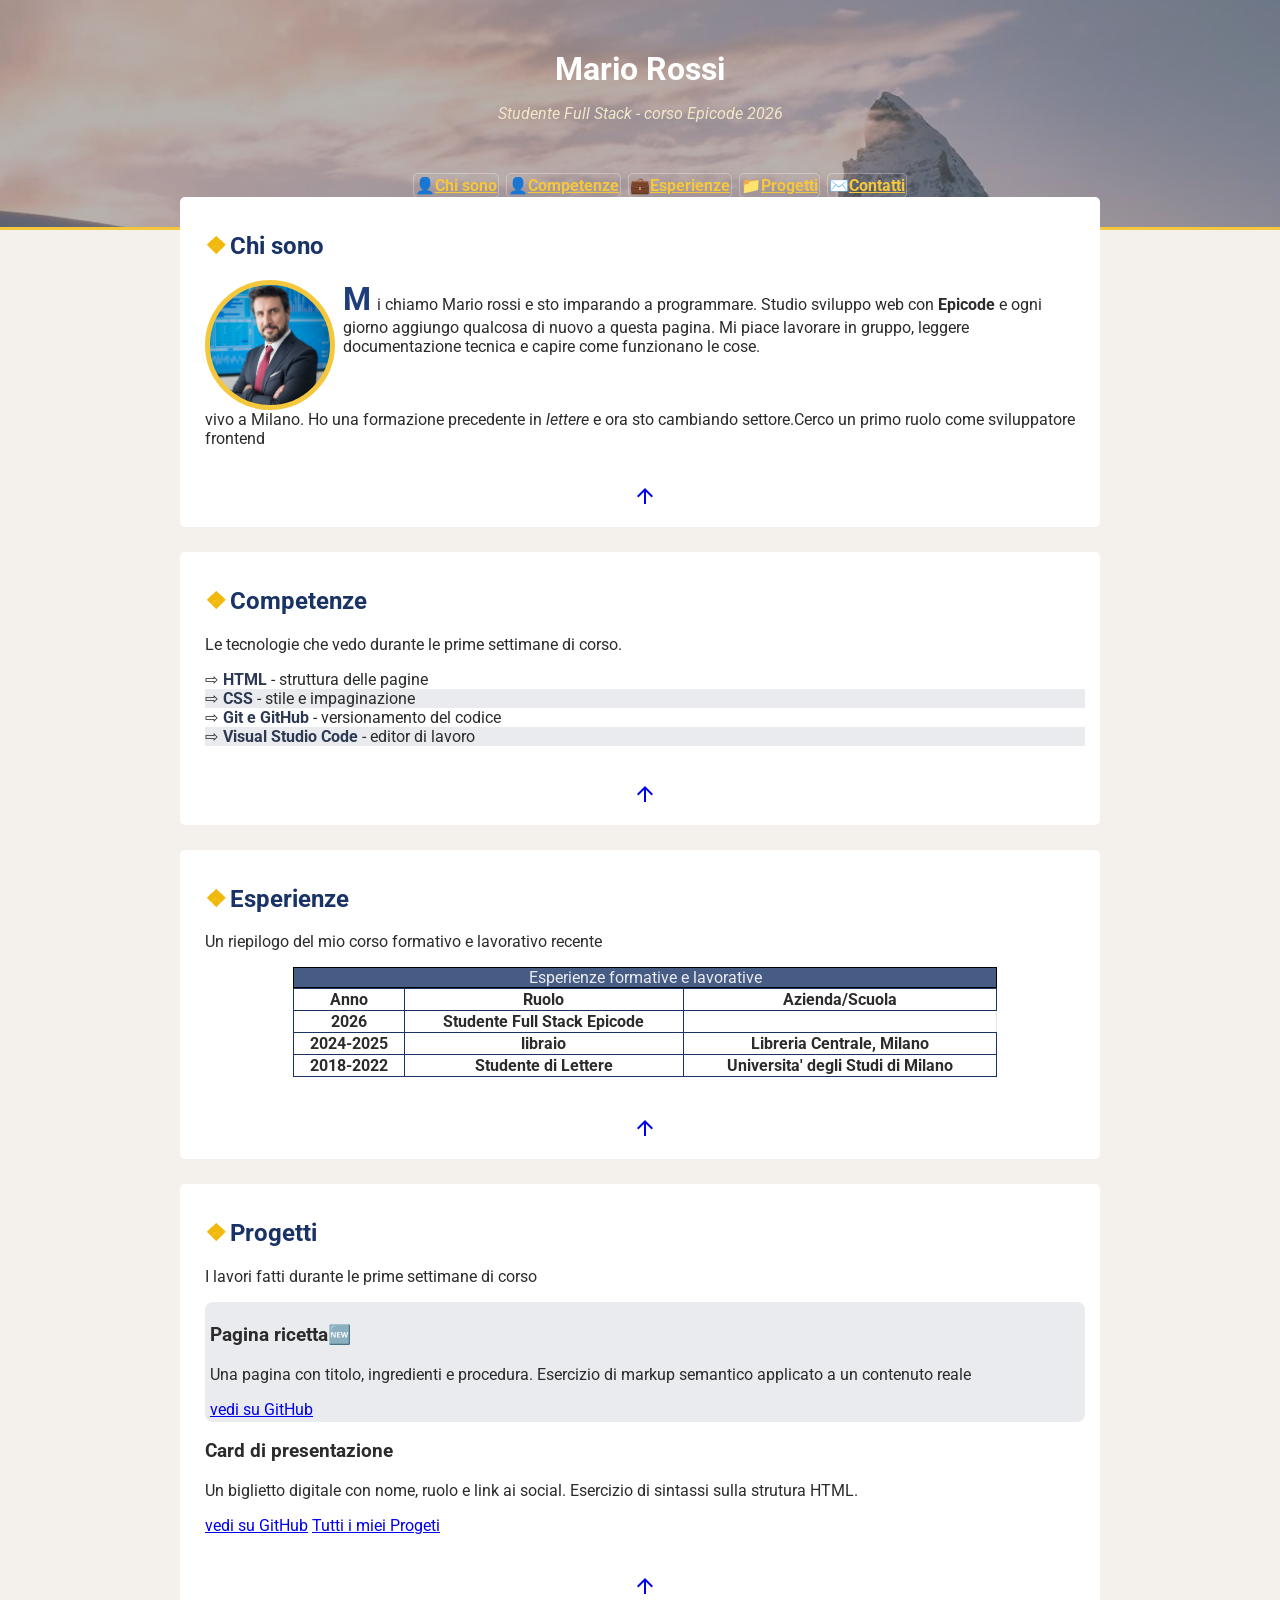
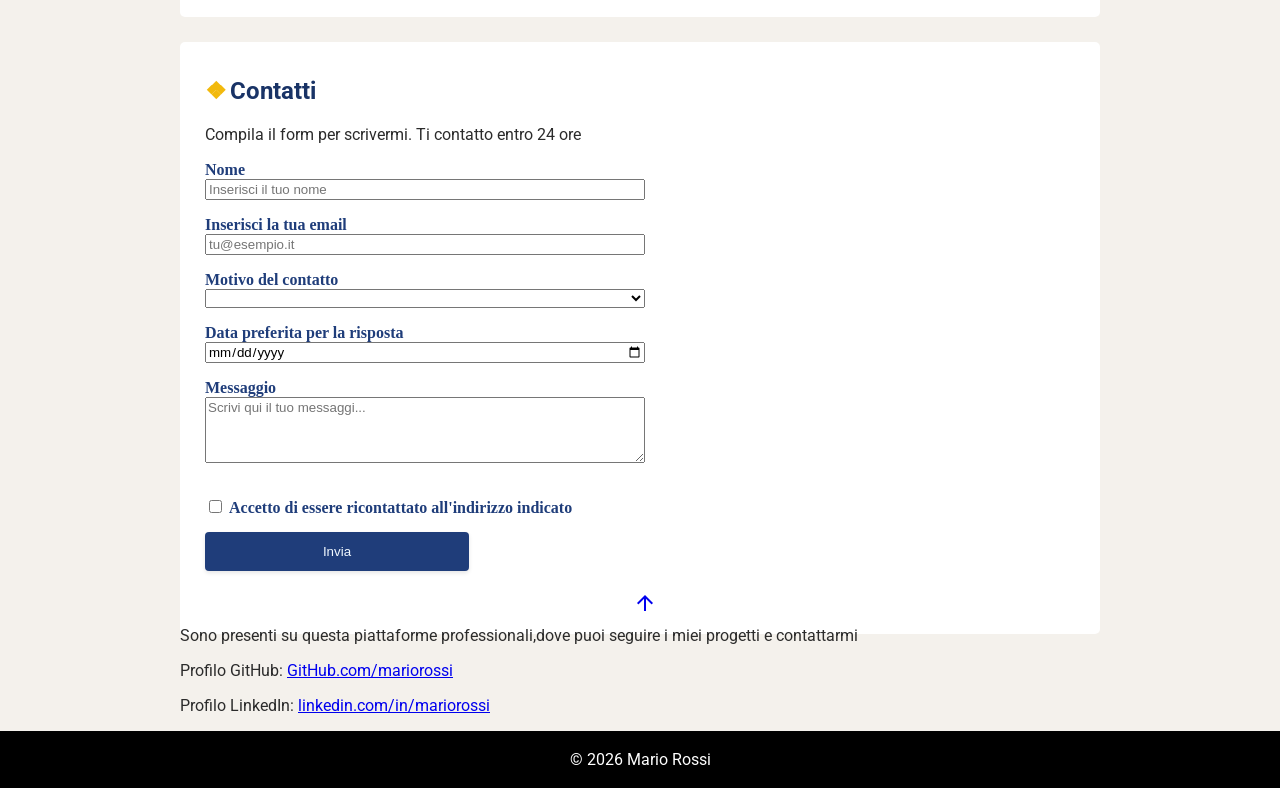
==== index.htm @ ea89e709 "Prime modifiche" ====
<!DOCTYPE html>
<html lang="it">

<head>
    <meta charset="UTF-8">
    <meta name="viewport" content="width=device-width, initial-scale=1.0">
    <title>Curriculum</title>
    
    <link rel="stylesheet"
        href="https://fonts.googleapis.com/css2?family=Material+Symbols+Outlined:opsz,wght,FILL,GRAD@24,400,0,0&icon_names=arrow_upward" />
    <link rel="stylesheet" type="text/css" href="assets/CSS/style.css">
</head>

<body>
    <header id="site-header">
        <div class="topBar">
           <div class="titoloHeader">
                <h1>Mario Rossi</h1>
                <p><i>Studente Full Stack - corso Epicode 2026</i></p>
            </div>
            <nav>
                <ul>
                    <li><a href="#chi-sono">Chi sono</a></li>
                    <li><a href="#competenze">Competenze</a></li>
                    <li><a href="#esperienze">Esperienze</a></li>
                    <li><a href="#progetti">Progetti</a></li>
                    <li><a href="#contatti">Contatti</a></li>
                </ul>
            </nav>
        </div>
    </header>



    <main>
        <!-- SEZIONE INFO PERSONALI -->
        <section id="chi-sono">
            <article>
                <h2 class="title">Chi sono</h2>
            

            <div class="containerChiSono">
                
                       
                    <div class="imgPersonale"></div>
                    <p>
                        Mi chiamo Mario rossi e sto imparando a programmare.
                        Studio sviluppo web con <b>Epicode</b> e ogni giorno aggiungo qualcosa di nuovo a questa
                        pagina.
                        Mi piace lavorare in gruppo, leggere documentazione tecnica e capire come funzionano le
                        cose.
                    </p>
                
                
                
                    <p class="noFloat">vivo a Milano. Ho una formazione precedente in <i>lettere</i> e ora sto cambiando
                        settore.Cerco un primo ruolo come sviluppatore frontend</p>
                
            </div>


            <div class="returnHome">
                <a href="index.html"><span class="material-symbols-outlined">arrow_upward</span></a>
            </div>
        </article>
        </section>





        <section id="competenze">
             <article>
            <div>
                <h2>Competenze</h2>

                <p>
                    Le tecnologie che vedo durante le prime settimane di corso.
                </p>

                <ul class="skillList">
                    <li class="skillList"><span class="titleCompetenze">HTML</span> - struttura delle pagine</li>
                    <li class="skillList"><span class="titleCompetenze">CSS</span> - stile e impaginazione</li>
                    <li class="skillList"><span class="titleCompetenze">Git e GitHub</span> - versionamento del codice</li>
                    <li class="skillList"><span class="titleCompetenze">Visual Studio Code</span> - editor di lavoro</li>
                </ul>
            </div>
            <div class="returnHome">
                <a href="index.html"><span class="material-symbols-outlined">arrow_upward</span></a>
            </div>
             </article>
        </section>


        <section id="esperienze">
            <article>
            <div>
                <h2>Esperienze</h2>
                <p>Un riepilogo del mio corso formativo e lavorativo recente</p>
            </div>
            
            <div class="table">
                <table>
                    <caption>Esperienze formative e lavorative</caption>
                    <thead>
                        <tr>
                            <th>Anno</th>
                            <th>Ruolo</th>
                            <th>Azienda/Scuola</th>
                        </tr>
                    </thead>
                    <tbody>
                        <!-- Righa1 -->
                        <tr>
                            <th>2026</th>
                            <th>Studente Full Stack Epicode</th>
                        </tr>
                        <!-- Righa2 -->
                        <tr>
                            <th>2024-2025</th>
                            <th>libraio</th>
                            <th>Libreria Centrale, Milano</th>
                        </tr>
                        <!-- Righa3 -->
                        <tr>
                            <th>2018-2022</th>
                            <th>Studente di Lettere</th>
                            <th>Universita' degli Studi di Milano</th>
                        </tr>
                    </tbody>
                </table>
            </div>
            <br>
            <div class="returnHome">
                <a href="index.html"><span class="material-symbols-outlined">arrow_upward</span></a>

            </div>
            </articlea>
        </section>

        <section id="progetti"> 
            <article>
            <div>
                <div>
                    <h2>Progetti</h2>
                    <p>
                        I lavori fatti durante le prime settimane di corso
                    </p>
                </div>

                <div class="progect">
                    <h3>Pagina ricetta</h3>
                    <p>
                        Una pagina con titolo, ingredienti e procedura. Esercizio di markup semantico applicato a un
                        contenuto reale
                    </p>
                    <!-- IL TARGET="_BLANK" PER APRIRE IL LINK IN UNA NUOVA PAGINA QUANDO INSERIREMO I LINK -->
                    <a class="gitHubLink" target="_blank" href="javascript:void(0)">vedi su GitHub</a>
                </div>
                <div>
                    <h3>Card di presentazione</h3>
                    <p>
                        Un biglietto digitale con nome, ruolo e link ai social. Esercizio di sintassi sulla strutura
                        HTML.
                    </p>
                    
                    
                    <div>
                        <a class="gitHubLink" target="_blank" href="javascript:void(0)">vedi su GitHub</a>
                        
                            <a class="progectHome" href="progect.html">Tutti i miei Progeti</a>
                        
                    </div>
                </div>
                        
                <br>
                <div class="returnHome">
                    <a href="index.html"><span class="material-symbols-outlined">arrow_upward</span></a>
                </div>

            </div>
            </article>
        </section>


        <!-- SEZIONE RICHIESTA CONTATTO -->
        <section id="contatti">
            <article>
            <div>
                <h2>Contatti</h2>
            </div>

            <form action="prova.html" method="get">
                
                    <p>Compila il form per scrivermi. Ti contatto entro 24 ore</p>
                    <div>
                        <label for="nameUser">Nome</label>
                        <input class="input" name="nameUser" type="text" id="nameUser"
                            placeholder="Inserisci il tuo nome" required>
                    </div>
                    

                    <div>
                        <label for="emailUser">Inserisci la tua email</label>
                        <input class="input" name="emailUser" type="email" id="emailUser" placeholder="tu@esempio.it"
                            required>
                    </div>
                    

                    <div>
                        <label for="SceltaMultipla">Motivo del contatto</label>
                        <select class="input" name="SceltaMultipla" id="SceltaMultipla">
                            <option value="" selected></option>
                            <option value="proposta">Proposta di lavoro</option>
                            <option value="reclamo">Reclami</option>
                            <option value="info">informazioni</option>
                        </select>
                    </div>
                    

                    <div>
                        <label for="dataRisposta">Data preferita per la risposta</label>
                        <input class="input" name="datarisposta" id="dataRisposta" type="date">
                    </div>
                    
                    <div>
                        <label for="Messaggio">Messaggio</label>
                        <textarea class="input" name="Messaggio" id="Messaggio" rows="4"
                            placeholder="Scrivi qui il tuo messaggi..."></textarea>
                    </div>
                    <br>

                    <div>
                        <input class="condizioni" id="Condizioni" type="checkbox" required>
                        <label class="condizioni" for="Condizioni">Accetto di essere ricontattato all'indirizzo indicato</label>
                    </div>
                    
                    <button class="btnInvia" type="submit">Invia</button>
            </form>
            
            <div class="returnHome">
                <a href="index.html"><span class="material-symbols-outlined">arrow_upward</span></a>
            </div>
            </article>
        </section>

    </main>

    <!-- Campo non fondamentale ai fini della pagina -->
    <aside>
        <div>
            <p>
                Sono presenti su questa piattaforme professionali,dove puoi seguire i miei progetti e contattarmi
            </p>

            <p>
                Profilo GitHub:
                <a class="gitHubLink" href="javascript:void(0)">GitHub.com/mariorossi</a>
            </p>

            <p>
                Profilo LinkedIn:
                <a class="gitHubLink" href="javascript:void(0)">linkedin.com/in/mariorossi</a>
            </p>
        </div>
    </aside>


    <footer>
        <p>© 2026 Mario Rossi</p>
    </footer>

</body>

</html>
---- assets/CSS/style.css ----
@import url('https://fonts.googleapis.com/css2?family=Roboto:ital,wght@0,100..900;1,100..900&display=swap');

*,
*::after,
*::before{
    box-sizing: border-box;
    }

html,
body {
    font-family: Roboto;
    margin: 0;
    padding: 0;
    background-color: #f4f1ec;
    color: #2b2b2b;

}

#site-header {
    padding: 60px 20px 60px 20xp;
}

main, aside {
    max-width: 920px;
    margin: 0 auto;
    margin-top: -33px;
    position: relative;
    z-index: 10;
}


    

    

.topBar {
    height: 230px;
    width: 100%;
    background-image: linear-gradient(rgba(110, 110, 110, 0.5), rgba(114, 113, 113, 0.5)), url(../media/img/header-bg.jpg);
    background-repeat: no-repeat;
    background-size: cover;
    background-position: center;
    text-align: center;
    border-bottom: 3px solid hsl(45, 90%, 60%);
    position: relative;
    }
    
 nav {
    margin-top: 50px;
 }  

 .titoloHeader {
    display: block;
    padding-top: 50px;
 }

 .titoloHeader h1 ,
 .titoloHeader p {
    text-align: center;
 }


.topBar h1 {
    color: #ffffff;
    padding: 0;
    margin: 0;
    
    text-shadow: 2 3px 4px 0 3px 10px rgba(0, 0, 0, 0.4);
}

.topBar p {

    color: #f0e7c8;
    font-style: italic;
}

.topBar ul li {
    
    color: #e9ebee;
    display: inline-block;
    border: 1px solid rgba(255, 255, 255, 0.3);
    padding: 2px 1px;
    border-radius: 5px;
}

.topBar ul li:nth-child(1)::before{
    content: '👤';
}
.topBar ul li:nth-child(2)::before{
    content: '👤';
}
.topBar ul li:nth-child(3)::before{
    content: '💼';
}
.topBar ul li:nth-child(4)::before{
    content: '📁';
}
.topBar ul li:nth-child(5)::before{
    content: '✉️';
}

.topBar ul li:not(:last-child) {
    margin-right: 3px;
}

.topBar ul li a {
    color: hsl(45, 90%, 60%);
    font-weight: bold;
}

.topBar ul li a:hover {
    color: #ffffff;
    font-style: bold;
    border: 1px solid hsl(45, 90%, 60%);;
    
    padding: 2px;
    border-radius: 5px;
    padding: 2px 6px;
    
}
.topBar ul li:hover {
    background-color:  hsl(45, 90%, 60%);
}


.imgPersonale {
    background-image: url(../media/img/pexels-kampus-8353812.jpg);
    background-size:cover;
    background-position: center;
    width: 130px;
    height: 130px;
    border-radius: 50%;
    border: 5px solid hsl(45, 90%, 60%);
    float: left;
    margin-right: 8px;
}

.containerChiSono p:first-of-type::first-letter {
    font-size: 2rem;
    font-weight: bold;
    margin-right: 6px;
    color: hsl(220, 60%, 30%);

}

.noFloat {
    clear: both;
}

.titleCompetenze {
    color: hsl(220, 30%, 25%);
    font-weight:bold ;
}

#competenze ul li::before {
            content: '⇨';
            margin-right: 5px ;
        } 
         #competenze ul li {
            list-style: none;
         } 


h2 {
    color: hsl(220, 60%, 25%);
}

h2::before{
    content: '\2756';
    color: hsl(45, 90%, 50%);
    margin-right: 3px;
} 

.returnHome {
    padding-top: 20px;
    text-align: center;
}

.progetti h3 {
    color: hsl(220, 30%, 25%);
}

.skillList {
    padding: 0px;
}

.skillList:nth-child(even) {
    background-color: #e9ebee;
}
.skillList:nth-child(odd) {
    background-color: #ffffff;
}

.progect {
    background-color: #e9ebee;
    padding: 3px 5px;
    border-radius: 8px;
}

.progect h3:first-of-type::after {
    content: '🆕';
}

.gitHubLink:hover {
    color: red;
}

section{
    border: 0.3px #e6e0d3;
    margin-top: -300;
    margin-bottom: 25px;
    border-radius: 5px;
    box-shadow: 1 4px 16px rgba(0, 0, 0, 0.06);
    background-color: #ffffff;
    padding: 15px;
}

article {
    margin-left: 10px;
}


label {
    font-family: 'Helvetica,Arial,sans-serif';
    color: #1f3d7a;
    font-weight: bold;
    
}

.input {
    width: 50%;
    font-family: Helvetica,Arial,sans-serif;
    display: block;
    margin-bottom: 15px;
}

input:hover,
textarea:hover {
    background-color: black;
    color: #ffffff;
}

input:focus,
textarea:focus,
select:focus {
    background-color: black;
    color: #ffffff;
}

input:placeholder-shown,
textarea:placeholder-shown {
    font-family: Helvetica,Arial,sans-serif;
}



.btnInvia {
    color: aliceblue;
    background-color: #1f3d7a;
    width: 30%;
    padding: 12px 24px;
    border: none;
    margin-top: 15px;
    border-radius: 4px;
    box-shadow: 0px 2px 4px rgba(0, 0, 0, 0.1) ;
    transition: 0.2s;
}

.btnInvia:hover {
    background-color: #194eb6;
    padding: 12px 24px;
    box-shadow: 3px 3px 8px  rgb(36, 36, 36) ;
}

.btnInvia:active{
    size: 1em;
    box-shadow: 1px 1px 2px rgb(36, 36, 36) ;
    background-color: #1f3d7a;
}

footer {
    width: 100%;
    background-color: black;
    color: #ffffff;
    text-align: center;
    padding: 3px;
}

.esperienze:nth-of-type(table) {
text-align: center;
}

table {
    border-collapse: collapse;
    border: 1px solid #ece6d8;
    width: 80%;
    margin: 0 auto;
    }

th {
    border: 1px solid hsl(220, 60%, 25%);
}

/* tbody tr:nth-child(odd) {
    background-color: hsl(60, 2%, 45%, 0.5);
} */

caption {
    border: 1px solid black;
    background-color: hsl(220, 30%, 40%);
    color: #e9ebee;
    }
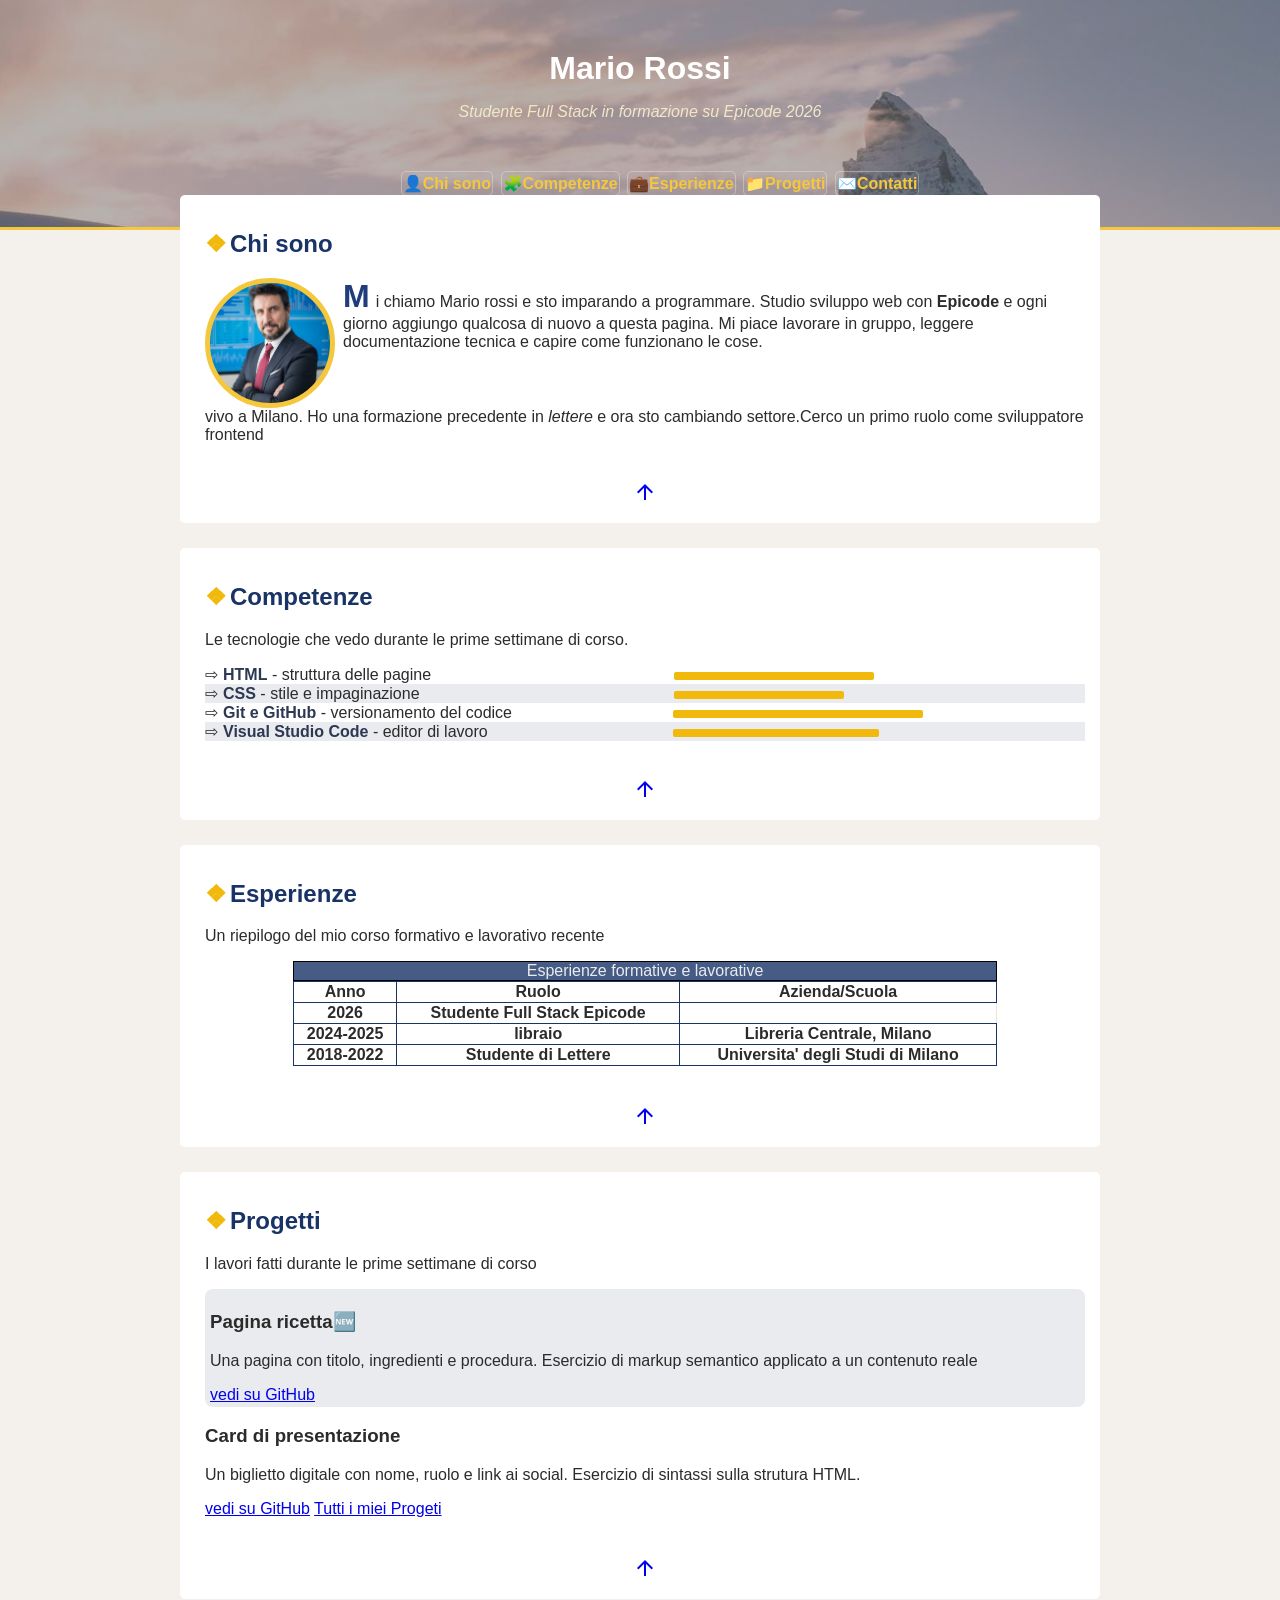
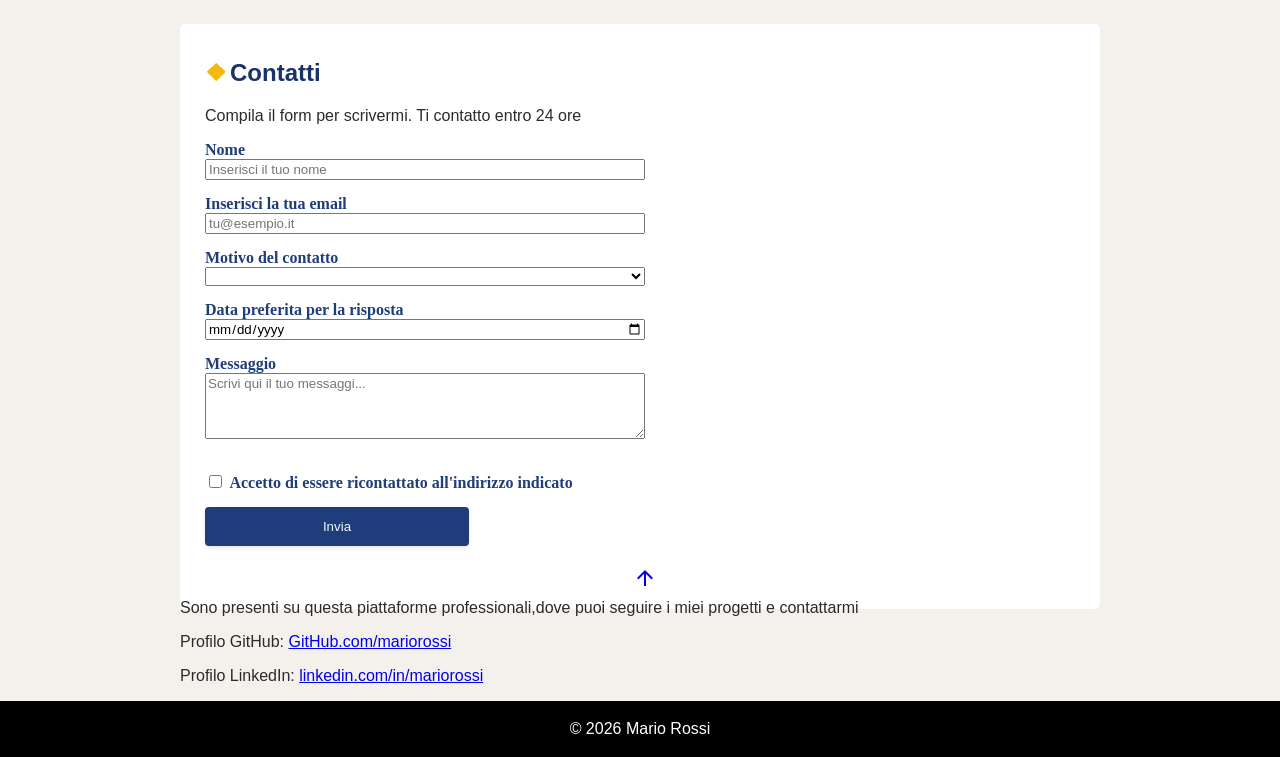
==== commit aaf7e303: "Aggiunta barre alla sezione competenze" ====
--- a/index.htm
+++ b/index.htm
@@ -16,7 +16,7 @@
         <div class="topBar">
            <div class="titoloHeader">
                 <h1>Mario Rossi</h1>
-                <p><i>Studente Full Stack - corso Epicode 2026</i></p>
+                <p><i>Studente Full Stack </> in formazione su Epicode 2026</i></p>
             </div>
             <nav>
                 <ul>
@@ -79,10 +79,10 @@
                 </p>
 
                 <ul class="skillList">
-                    <li class="skillList"><span class="titleCompetenze">HTML</span> - struttura delle pagine</li>
-                    <li class="skillList"><span class="titleCompetenze">CSS</span> - stile e impaginazione</li>
-                    <li class="skillList"><span class="titleCompetenze">Git e GitHub</span> - versionamento del codice</li>
-                    <li class="skillList"><span class="titleCompetenze">Visual Studio Code</span> - editor di lavoro</li>
+                    <li class="skillList"><span class="testoLi"><span class="titleCompetenze">HTML</span> - struttura delle pagine</span>  <div class="barHTML"></div></li>
+                    <li class="skillList"><span class="testoLi"><span class="titleCompetenze">CSS</span> - stile e impaginazione </span> <div class="barCSS"></div></li>
+                    <li class="skillList"><span class="titleCompetenze">Git e GitHub</span> - versionamento del codice <div class="barGIT"></div></li>
+                    <li class="skillList"><span class="titleCompetenze">Visual Studio Code</span> - editor di lavoro <div class="barVS"></div></li>
                 </ul>
             </div>
             <div class="returnHome">
--- a/assets/CSS/style.css
+++ b/assets/CSS/style.css
@@ -8,7 +8,7 @@
 
 html,
 body {
-    font-family: Roboto;
+    font-family:  'Inter', Arial, sans-serif;
     margin: 0;
     padding: 0;
     background-color: #f4f1ec;
@@ -23,9 +23,8 @@
 main, aside {
     max-width: 920px;
     margin: 0 auto;
-    margin-top: -33px;
+    margin-top: -35px;
     position: relative;
-    z-index: 10;
 }
 
 
@@ -68,7 +67,7 @@
     text-shadow: 2 3px 4px 0 3px 10px rgba(0, 0, 0, 0.4);
 }
 
-.topBar p {
+.topBar p{
 
     color: #f0e7c8;
     font-style: italic;
@@ -87,7 +86,7 @@
     content: '👤';
 }
 .topBar ul li:nth-child(2)::before{
-    content: '👤';
+    content: '🧩';
 }
 .topBar ul li:nth-child(3)::before{
     content: '💼';
@@ -97,6 +96,57 @@
 }
 .topBar ul li:nth-child(5)::before{
     content: '✉️';
+}
+
+/* .barEsterna{
+    display: inline-block;
+    width: 250px;
+    background-color: #000000;
+    margin-left: 190px;
+    height: 8px;
+    position: relative;
+} */
+
+
+
+.barHTML {
+    text-align: end;
+    display: inline-block;
+    margin-left: 238px;
+    width: 200px; 
+    height: 8px; 
+    background-color: hsl(45, 90%, 50%); 
+    margin-top: 5px; 
+    border-radius: 2px;
+}
+
+.barCSS {
+    text-align: end;
+    display: inline-block;
+    margin-left: 250px;
+    width: 170px; 
+    height: 8px; 
+    background-color: hsl(45, 90%, 50%); 
+    margin-top: 5px; 
+    border-radius: 2px;
+}
+.barGIT {
+    display: inline-block;
+    margin-left: 157px;
+    width: 250px; 
+    height: 8px; 
+    background-color: hsl(45, 90%, 50%); 
+    margin-top: 5px; 
+    border-radius: 2px;
+}
+.barVS {
+    display: inline-block;
+    margin-left: 181px;
+    width: 206px; 
+    height: 8px; 
+    background-color: hsl(45, 90%, 50%); 
+    margin-top: 5px; 
+    border-radius: 2px;
 }
 
 .topBar ul li:not(:last-child) {
@@ -106,6 +156,7 @@
 .topBar ul li a {
     color: hsl(45, 90%, 60%);
     font-weight: bold;
+    text-decoration: none;
 }
 
 .topBar ul li a:hover {
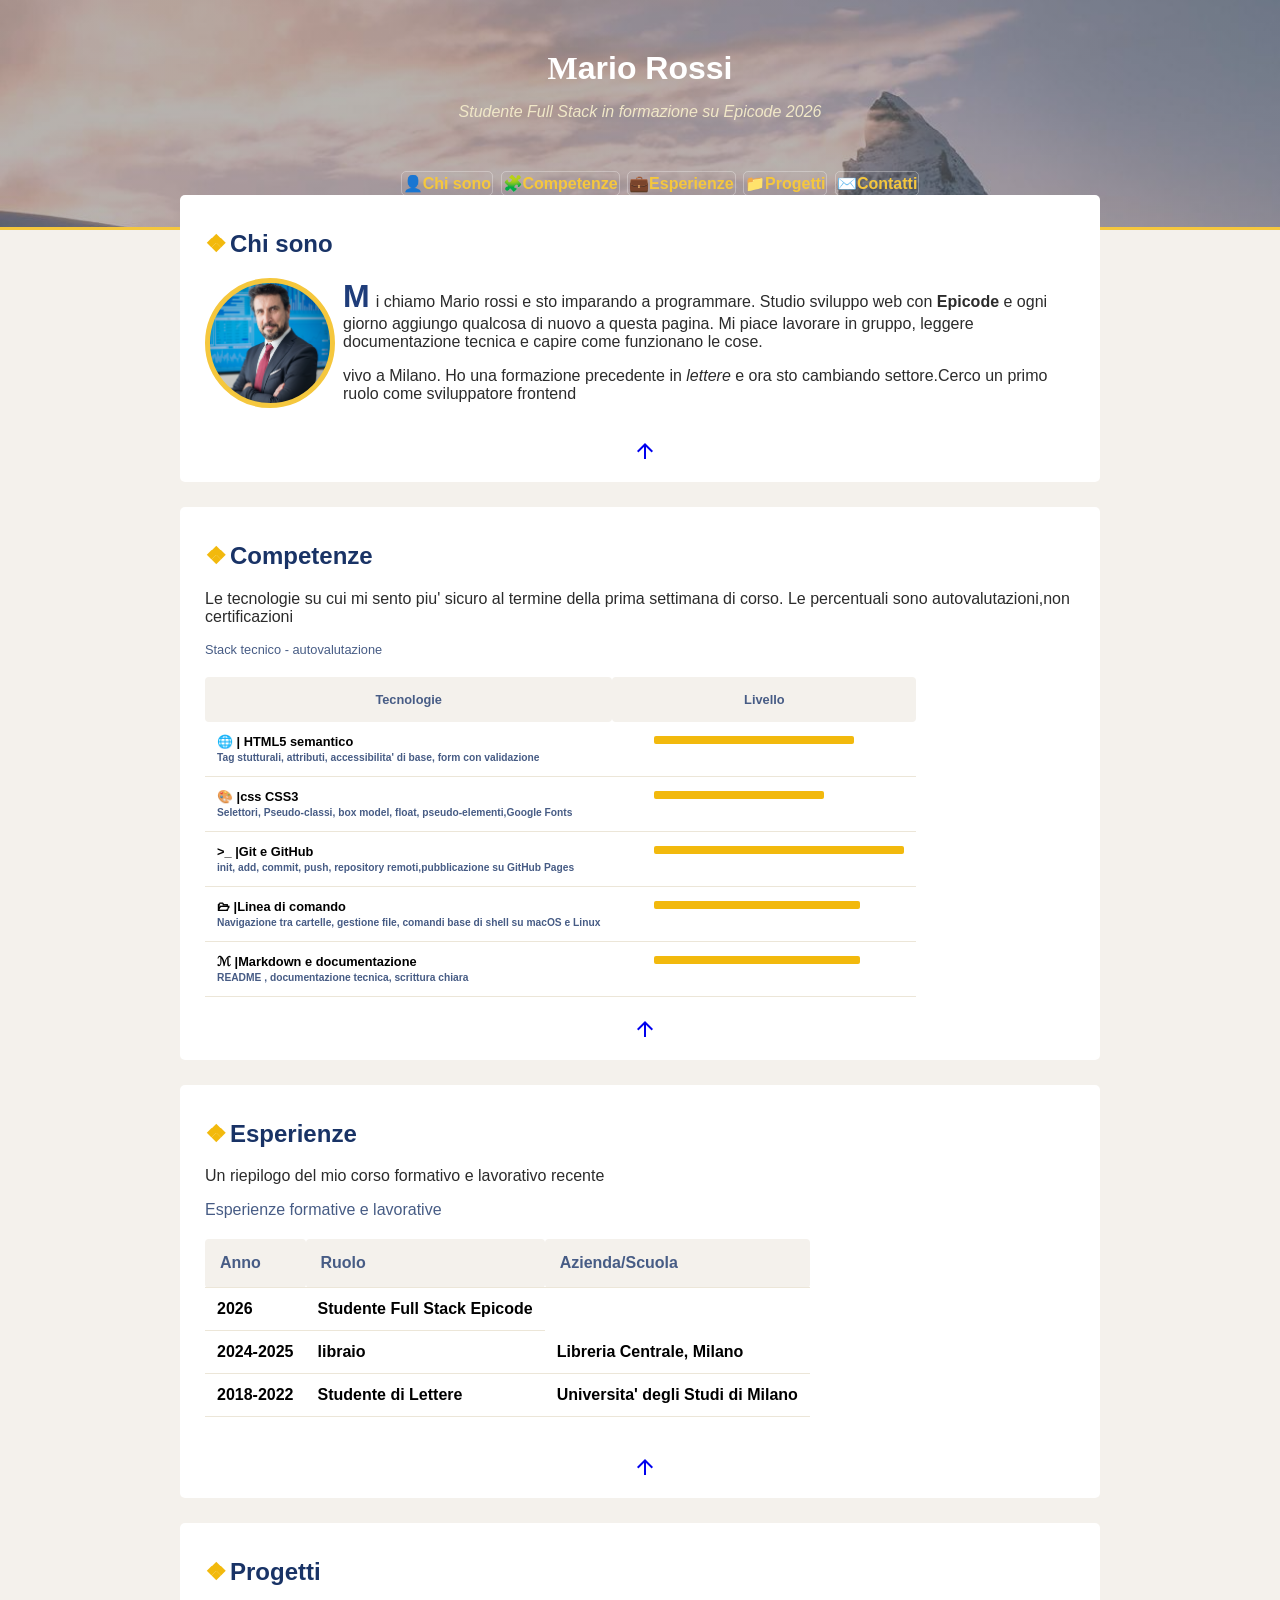
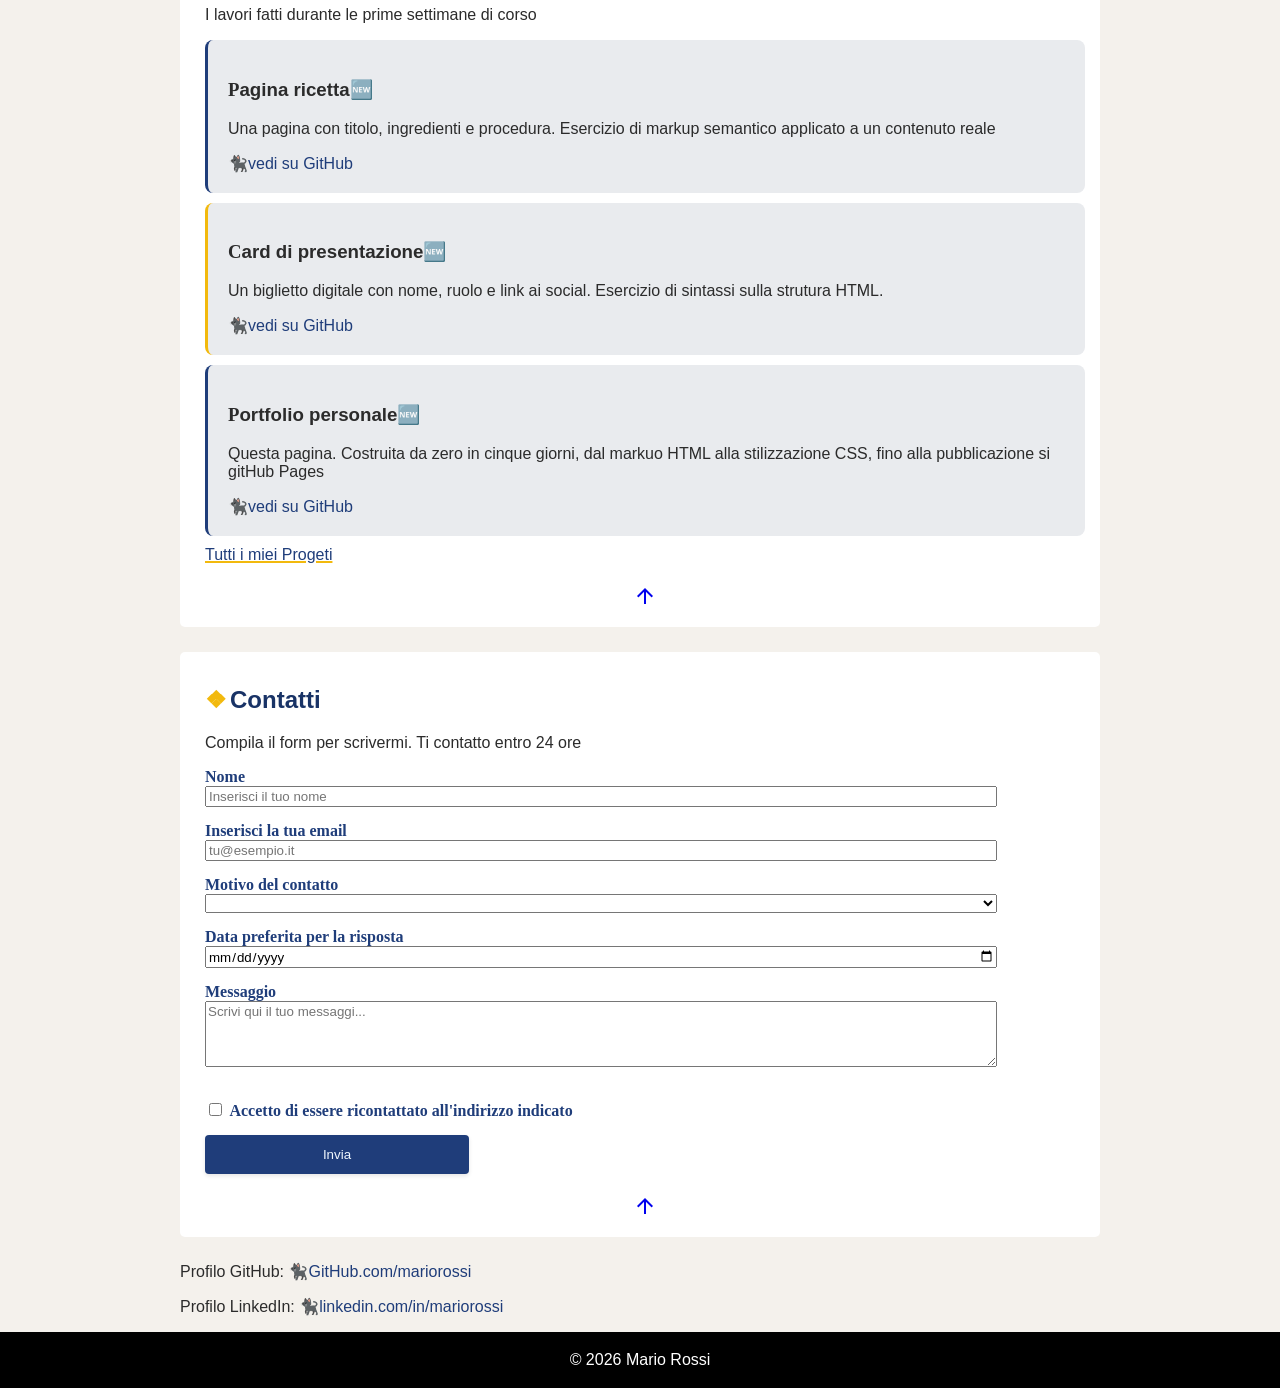
==== commit 0ff4b255: "creazione tabella e adattamento di quella gia esistente" ====
--- a/index.htm
+++ b/index.htm
@@ -73,18 +73,52 @@
              <article>
             <div>
                 <h2>Competenze</h2>
-
-                <p>
-                    Le tecnologie che vedo durante le prime settimane di corso.
-                </p>
-
-                <ul class="skillList">
-                    <li class="skillList"><span class="testoLi"><span class="titleCompetenze">HTML</span> - struttura delle pagine</span>  <div class="barHTML"></div></li>
-                    <li class="skillList"><span class="testoLi"><span class="titleCompetenze">CSS</span> - stile e impaginazione </span> <div class="barCSS"></div></li>
-                    <li class="skillList"><span class="titleCompetenze">Git e GitHub</span> - versionamento del codice <div class="barGIT"></div></li>
-                    <li class="skillList"><span class="titleCompetenze">Visual Studio Code</span> - editor di lavoro <div class="barVS"></div></li>
-                </ul>
-            </div>
+                <p>Le tecnologie su cui mi sento piu' sicuro al termine della prima settimana di corso. Le percentuali sono autovalutazioni,non certificazioni</p>
+                <table id="tableCompetenze" class="spanCompetenze"">
+                    <caption class="captionCompetenze">Stack tecnico - autovalutazione</caption>
+                    <thead class="theadCompetenze">
+                        <tr>
+                            <th>Tecnologie</th>
+                            <th>Livello</th>
+                            
+                        </tr>
+                    </thead>
+                    <tbody>
+                        <!-- Righa1 -->
+                        <tr>
+                            <th class="thCompetenze"> 
+                                HTML5 semantico <br>
+                                <span class="spanCompetenze">Tag stutturali, attributi, accessibilita' di base, form con validazione</span></th>
+                            <th class="thCompetenze"><div class="barHTML"></div></th>
+                        </tr>
+                        <!-- Righa2 -->
+                        <tr>
+                            <th class="thCompetenze">css</span> CSS3<br>
+                                <span class="spanCompetenze">Selettori, Pseudo-classi, box model, float, pseudo-elementi,Google Fonts</span></th>
+                            <th class="thCompetenze"><div class="barCSS"></th>
+                            
+                        </tr>
+                        <!-- Righa3 -->
+                        <tr>
+                            <th class="thCompetenze">Git e GitHub<br>
+                                <span class="spanCompetenze">init, add, commit, push, repository remoti,pubblicazione su GitHub Pages</span></th>
+                            <th class="thCompetenze"><div class="barGIT"></div></th>
+                            
+                        </tr>
+                        <tr>
+                            <th class="thCompetenze">Linea di comando<br>
+                                <span class="spanCompetenze">Navigazione tra cartelle, gestione file, comandi base di shell su macOS e Linux</span></th>
+                            <th class="thCompetenze"><div class="barVS"></div></th>
+                            
+                        </tr>
+                        <tr>
+                            <th class="thCompetenze">Markdown e documentazione<br>
+                                <span class="spanCompetenze">README , documentazione tecnica, scrittura chiara</span></th>
+                            <th class="thCompetenze"><div class="barDOC"></div></th>
+                            
+                        </tr>
+                    </tbody>
+                </table>
             <div class="returnHome">
                 <a href="index.html"><span class="material-symbols-outlined">arrow_upward</span></a>
             </div>
@@ -100,32 +134,32 @@
             </div>
             
             <div class="table">
-                <table>
-                    <caption>Esperienze formative e lavorative</caption>
-                    <thead>
-                        <tr>
-                            <th>Anno</th>
-                            <th>Ruolo</th>
-                            <th>Azienda/Scuola</th>
+                <table id="tableExp">
+                    <caption class="captionCompetenze">Esperienze formative e lavorative</caption>
+                    <thead class="theadCompetenze">
+                        <tr>
+                            <th class="thCompetenze">Anno</th>
+                            <th class="thCompetenze">Ruolo</th>
+                            <th class="thCompetenze">Azienda/Scuola</th>
                         </tr>
                     </thead>
                     <tbody>
                         <!-- Righa1 -->
                         <tr>
-                            <th>2026</th>
-                            <th>Studente Full Stack Epicode</th>
+                            <th class="thCompetenze">2026</th>
+                            <th class="thCompetenze">Studente Full Stack Epicode</th>
                         </tr>
                         <!-- Righa2 -->
                         <tr>
-                            <th>2024-2025</th>
-                            <th>libraio</th>
-                            <th>Libreria Centrale, Milano</th>
+                            <th class="thCompetenze">2024-2025</th>
+                            <th class="thCompetenze">libraio</th>
+                            <th class="thCompetenze">Libreria Centrale, Milano</th>
                         </tr>
                         <!-- Righa3 -->
                         <tr>
-                            <th>2018-2022</th>
-                            <th>Studente di Lettere</th>
-                            <th>Universita' degli Studi di Milano</th>
+                            <th class="thCompetenze">2018-2022</th>
+                            <th class="thCompetenze">Studente di Lettere</th>
+                            <th class="thCompetenze">Universita' degli Studi di Milano</th>
                         </tr>
                     </tbody>
                 </table>
@@ -157,21 +191,35 @@
                     <!-- IL TARGET="_BLANK" PER APRIRE IL LINK IN UNA NUOVA PAGINA QUANDO INSERIREMO I LINK -->
                     <a class="gitHubLink" target="_blank" href="javascript:void(0)">vedi su GitHub</a>
                 </div>
-                <div>
+                <div class="progect">
                     <h3>Card di presentazione</h3>
                     <p>
                         Un biglietto digitale con nome, ruolo e link ai social. Esercizio di sintassi sulla strutura
                         HTML.
                     </p>
-                    
-                    
-                    <div>
+                     <div>
                         <a class="gitHubLink" target="_blank" href="javascript:void(0)">vedi su GitHub</a>
                         
-                            <a class="progectHome" href="progect.html">Tutti i miei Progeti</a>
-                        
-                    </div>
-                </div>
+                            
+                        
+                    </div>
+                </div>
+                <div class="progect">
+                    <h3>Portfolio personale</h3>
+                    <p>Questa pagina. Costruita da zero in cinque giorni, dal markuo HTML alla stilizzazione CSS, fino alla pubblicazione si gitHub Pages
+                        </p>
+                     <div>
+                        <a class="gitHubLink" target="_blank" href="javascript:void(0)">vedi su GitHub</a>
+                        
+                        
+                    </div>
+                </div>
+                
+                    <a class="progectHome" href="progect.html">Tutti i miei Progeti</a>
+                
+
+                    
+                   
                         
                 <br>
                 <div class="returnHome">
@@ -249,9 +297,7 @@
     <!-- Campo non fondamentale ai fini della pagina -->
     <aside>
         <div>
-            <p>
-                Sono presenti su questa piattaforme professionali,dove puoi seguire i miei progetti e contattarmi
-            </p>
+            
 
             <p>
                 Profilo GitHub:
--- a/assets/CSS/style.css
+++ b/assets/CSS/style.css
@@ -20,17 +20,20 @@
     padding: 60px 20px 60px 20xp;
 }
 
-main, aside {
+main {
     max-width: 920px;
     margin: 0 auto;
     margin-top: -35px;
     position: relative;
 }
-
-
-    
-
-    
+aside{
+    max-width: 920px;
+    margin: 0 auto;
+}
+
+
+    
+
 
 .topBar {
     height: 230px;
@@ -112,40 +115,49 @@
 .barHTML {
     text-align: end;
     display: inline-block;
-    margin-left: 238px;
+    margin-left: 30px;
     width: 200px; 
     height: 8px; 
     background-color: hsl(45, 90%, 50%); 
-    margin-top: 5px; 
+    margin-bottom: 15px; 
     border-radius: 2px;
 }
 
 .barCSS {
     text-align: end;
     display: inline-block;
-    margin-left: 250px;
+    margin-left: 30px;
     width: 170px; 
     height: 8px; 
     background-color: hsl(45, 90%, 50%); 
-    margin-top: 5px; 
+    margin-bottom: 15px; 
     border-radius: 2px;
 }
 .barGIT {
     display: inline-block;
-    margin-left: 157px;
+    margin-left: 30px;
     width: 250px; 
     height: 8px; 
     background-color: hsl(45, 90%, 50%); 
-    margin-top: 5px; 
+    margin-bottom: 15px; 
     border-radius: 2px;
 }
 .barVS {
     display: inline-block;
-    margin-left: 181px;
+    margin-left: 30px;
     width: 206px; 
     height: 8px; 
     background-color: hsl(45, 90%, 50%); 
-    margin-top: 5px; 
+    margin-bottom: 15px; 
+    border-radius: 2px;
+}
+.barDOC {
+    display: inline-block;
+    margin-left: 30px;
+    width: 206px; 
+    height: 8px; 
+    background-color: hsl(45, 90%, 50%); 
+    margin-bottom: 15px; 
     border-radius: 2px;
 }
 
@@ -194,9 +206,15 @@
 
 }
 
-.noFloat {
+h1::first-letter,
+h2::first-letter,
+h3::first-letter {
+    font-family:'Playfair Display', Georgia, serif;
+}
+
+/* .noFloat {
     clear: both;
-}
+} */
 
 .titleCompetenze {
     color: hsl(220, 30%, 25%);
@@ -243,17 +261,42 @@
 }
 
 .progect {
+    margin-bottom: 10px;
     background-color: #e9ebee;
-    padding: 3px 5px;
+    padding: 20px;
     border-radius: 8px;
+}
+
+.progect:nth-child(even){
+    border-left: 3px solid hsl(220, 60%, 30%);
+}
+.progect:nth-child(odd){
+    border-left: 3px solid hsl(45, 90%, 50%);
 }
 
 .progect h3:first-of-type::after {
     content: '🆕';
 }
 
+.gitHubLink {
+    text-decoration: none ;
+    color: hsl(220, 60%, 30%);
+}
+
 .gitHubLink:hover {
-    color: red;
+    color: hsl(220, 60%, 45%);
+    text-decoration: underline 2px hsl(45, 90%, 50%);
+}
+
+.gitHubLink::before {
+    content: '🐈‍⬛' ;
+    text-decoration: none ;
+}
+
+.progectHome {
+    text-decoration: none;
+    color: hsl(220, 60%, 30%);
+    text-decoration: underline 2px hsl(45, 90%, 50%);
 }
 
 section{
@@ -279,7 +322,7 @@
 }
 
 .input {
-    width: 50%;
+    width: 90%;
     font-family: Helvetica,Arial,sans-serif;
     display: block;
     margin-bottom: 15px;
@@ -341,25 +384,67 @@
 text-align: center;
 }
 
-table {
-    border-collapse: collapse;
-    border: 1px solid #ece6d8;
-    width: 80%;
-    margin: 0 auto;
-    }
-
-th {
-    border: 1px solid hsl(220, 60%, 25%);
-}
-
-/* tbody tr:nth-child(odd) {
-    background-color: hsl(60, 2%, 45%, 0.5);
-} */
-
-caption {
-    border: 1px solid black;
-    background-color: hsl(220, 30%, 40%);
-    color: #e9ebee;
-    }
-
-         +
+         /* TABELLA COMPETENZE */
+         #tableCompetenze {
+ border-collapse: collapse; 
+ color: black;  
+}
+         #tableExp {
+ border-collapse: collapse; 
+ color: black;  
+}
+.captionCompetenze {
+    color: hsl(220, 30%, 40%);
+    text-align: start;
+    margin-bottom: 20px;
+}
+#tableCompetenze thead tr {
+   color:hsl(220, 30%, 40%);
+   background-color: #f4f1ec;
+    
+}
+#tableExp thead tr {
+   color:hsl(220, 30%, 40%);
+   background-color: #f4f1ec;
+    
+}
+
+#tableCompetenze thead tr th{
+    padding: 15px;
+    border-radius: 4px;
+}
+
+#tableExp thead tr th{
+    padding: 15px;
+    border-radius: 4px;
+    
+}
+
+
+.spanCompetenze {
+    color: hsl(220, 30%, 40%);
+    font-size: 0.8em;
+}
+
+.thCompetenze{
+  padding: 12px;         
+  text-align: left;
+  border-bottom: 1px solid #ece6d8; 
+}
+
+#tableCompetenze tbody tr:nth-child(1) th:first-child::before {
+    content: '🌐 |';
+}
+#tableCompetenze tbody tr:nth-child(2) th:first-child::before {
+    content: '🎨 |';
+}
+#tableCompetenze tbody tr:nth-child(3) th:first-child::before {
+    content: '>_ |';
+}
+#tableCompetenze tbody tr:nth-child(4) th:first-child::before {
+    content: ' 🗁 |';
+}
+#tableCompetenze tbody tr:nth-child(5) th:first-child::before {
+    content: 'ℳ |';
+}
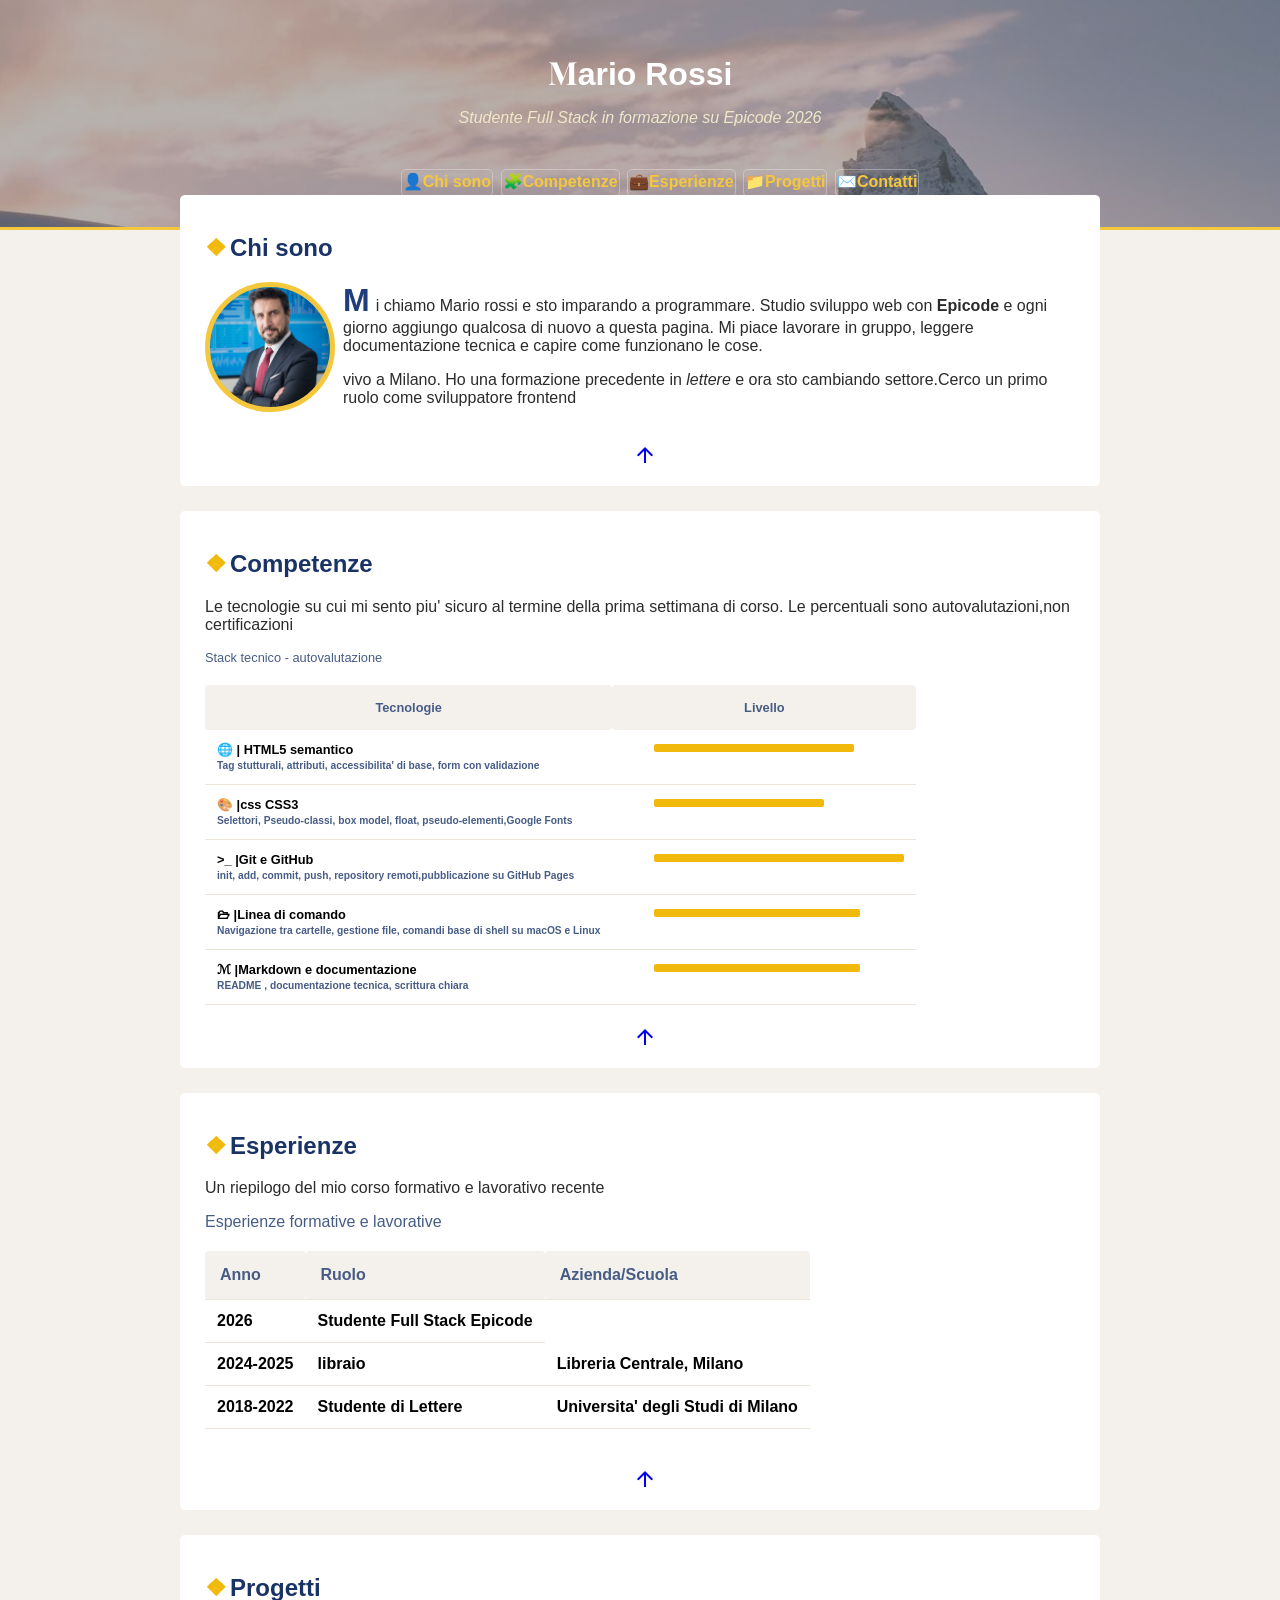
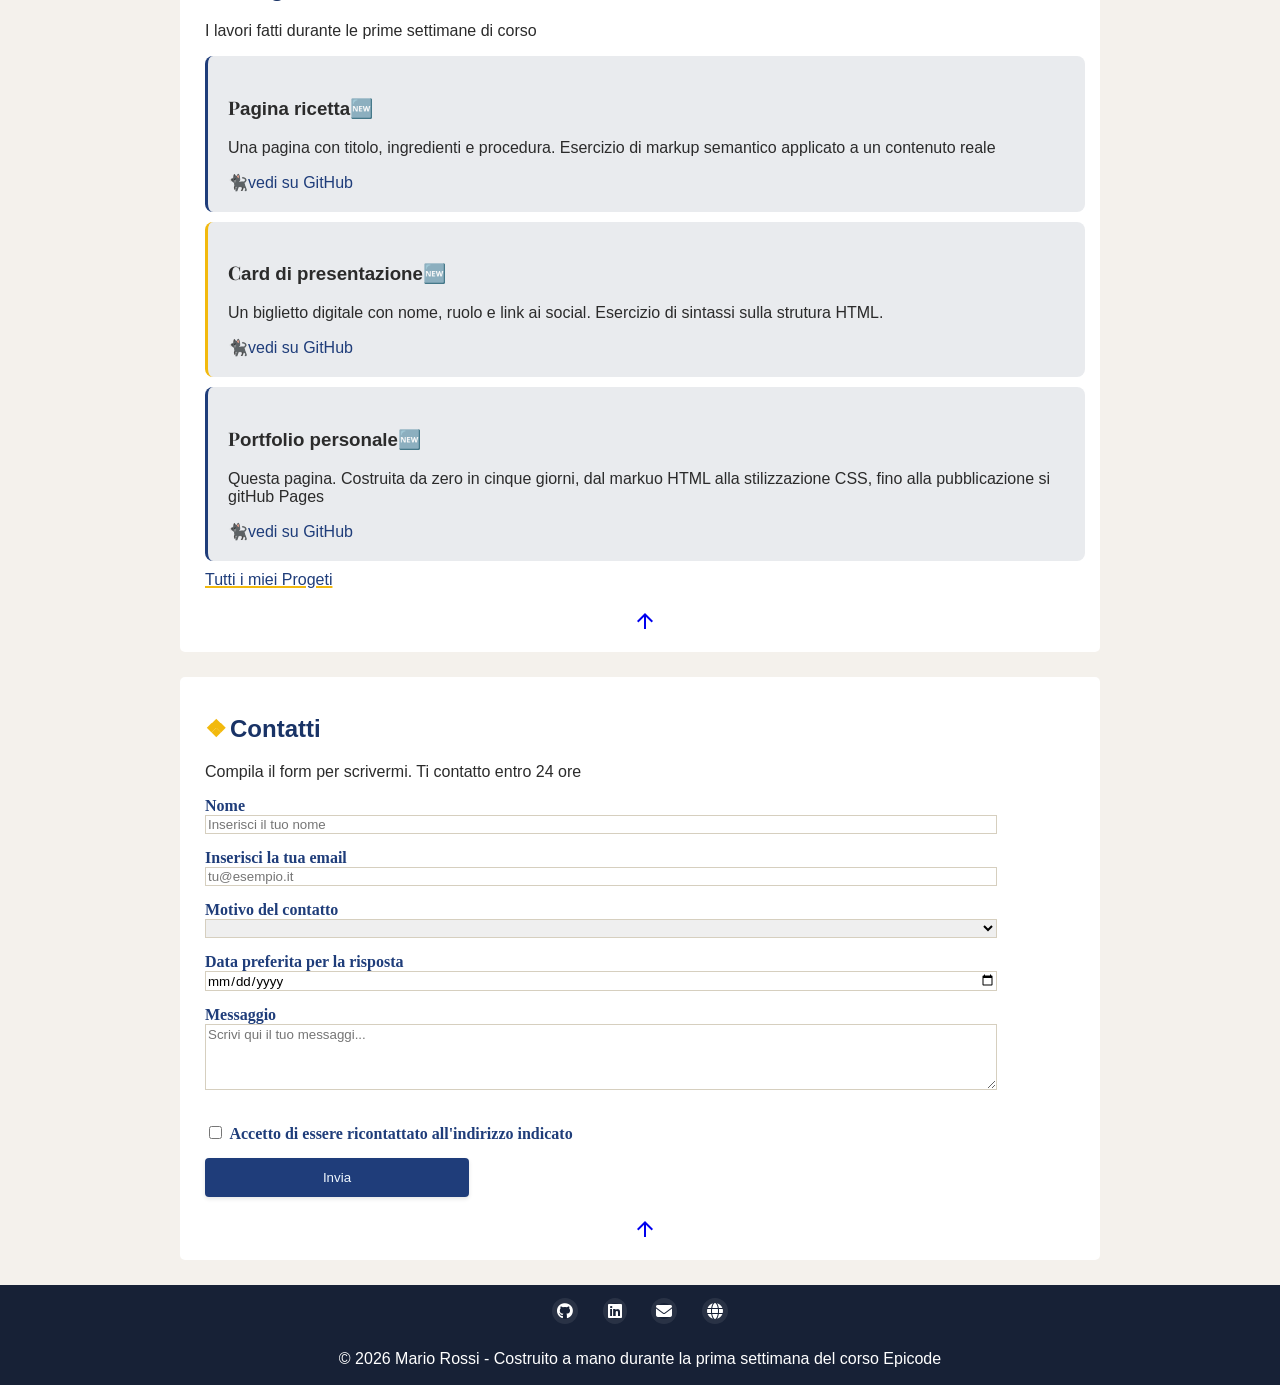
==== commit c2ddb923: "icone nel footer  e ultimi controlli" ====
--- a/index.htm
+++ b/index.htm
@@ -5,6 +5,7 @@
     <meta charset="UTF-8">
     <meta name="viewport" content="width=device-width, initial-scale=1.0">
     <title>Curriculum</title>
+    <link rel="stylesheet" href="https://cdnjs.cloudflare.com/ajax/libs/font-awesome/6.5.2/css/all.min.css"    />
     
     <link rel="stylesheet"
         href="https://fonts.googleapis.com/css2?family=Material+Symbols+Outlined:opsz,wght,FILL,GRAD@24,400,0,0&icon_names=arrow_upward" />
@@ -294,26 +295,14 @@
 
     </main>
 
-    <!-- Campo non fondamentale ai fini della pagina -->
-    <aside>
-        <div>
-            
-
-            <p>
-                Profilo GitHub:
-                <a class="gitHubLink" href="javascript:void(0)">GitHub.com/mariorossi</a>
-            </p>
-
-            <p>
-                Profilo LinkedIn:
-                <a class="gitHubLink" href="javascript:void(0)">linkedin.com/in/mariorossi</a>
-            </p>
-        </div>
-    </aside>
 
 
     <footer>
-        <p>© 2026 Mario Rossi</p>
+<a href="javascript:void(0)"><i class="fa-brands fa-github"></i></a>
+<a href="javascript:void(0)"><i class="fa-brands fa-linkedin"></i></a>
+<a href="javascript:void(0)"><i class="fa-solid fa-envelope"></i></i></a>
+<a href="javascript:void(0)"><i class="fa-solid fa-globe"></i></i></a>
+        <p>© 2026 Mario Rossi -  Costruito a mano durante la prima settimana del corso Epicode</p>
     </footer>
 
 </body>
--- a/assets/CSS/style.css
+++ b/assets/CSS/style.css
@@ -1,5 +1,5 @@
 @import url('https://fonts.googleapis.com/css2?family=Roboto:ital,wght@0,100..900;1,100..900&display=swap');
-
+@import url('https://fonts.googleapis.com/css2?family=Playfair+Display:ital,wght@0,400..900;1,400..900&display=swap');
 *,
 *::after,
 *::before{
@@ -48,7 +48,7 @@
     }
     
  nav {
-    margin-top: 50px;
+    margin-top: 42px;
  }  
 
  .titoloHeader {
@@ -77,14 +77,17 @@
 }
 
 .topBar ul li {
-    
     color: #e9ebee;
     display: inline-block;
     border: 1px solid rgba(255, 255, 255, 0.3);
     padding: 2px 1px;
     border-radius: 5px;
-}
-
+    padding-bottom: 5px;
+}
+    
+.topBar ul li:hover {
+    background-color:  hsl(45, 90%, 60%);
+}
 .topBar ul li:nth-child(1)::before{
     content: '👤';
 }
@@ -181,9 +184,7 @@
     padding: 2px 6px;
     
 }
-.topBar ul li:hover {
-    background-color:  hsl(45, 90%, 60%);
-}
+
 
 
 .imgPersonale {
@@ -299,6 +300,10 @@
     text-decoration: underline 2px hsl(45, 90%, 50%);
 }
 
+.progectHome:hover {
+    color: hsl(220, 60%, 45%);
+}
+
 section{
     border: 0.3px #e6e0d3;
     margin-top: -300;
@@ -326,42 +331,39 @@
     font-family: Helvetica,Arial,sans-serif;
     display: block;
     margin-bottom: 15px;
-}
+    border: 1px solid #d6cfbf
+}
+
+
 
 input:hover,
 textarea:hover {
-    background-color: black;
+    
     color: #ffffff;
 }
 
 input:focus,
 textarea:focus,
 select:focus {
-    background-color: black;
-    color: #ffffff;
-}
-
-input:placeholder-shown,
-textarea:placeholder-shown {
-    font-family: Helvetica,Arial,sans-serif;
-}
-
+    background-color: #fbf8f1;
+    border: hsl(220, 60%, 30%)
+}
 
 
 .btnInvia {
     color: aliceblue;
-    background-color: #1f3d7a;
+    background-color: hsl(220, 60%, 30%);
     width: 30%;
     padding: 12px 24px;
     border: none;
     margin-top: 15px;
     border-radius: 4px;
-    box-shadow: 0px 2px 4px rgba(0, 0, 0, 0.1) ;
+    box-shadow:  0 2px 4px rgba(0, 0, 0, 0.1) ;
     transition: 0.2s;
 }
 
 .btnInvia:hover {
-    background-color: #194eb6;
+    background-color:  hsl(220, 60%, 45%);
     padding: 12px 24px;
     box-shadow: 3px 3px 8px  rgb(36, 36, 36) ;
 }
@@ -369,15 +371,37 @@
 .btnInvia:active{
     size: 1em;
     box-shadow: 1px 1px 2px rgb(36, 36, 36) ;
-    background-color: #1f3d7a;
+    background-color: hsl(220, 60%, 30%);
 }
 
 footer {
     width: 100%;
-    background-color: black;
+    background-color: hsl(220, 40%, 15%);
     color: #ffffff;
     text-align: center;
     padding: 3px;
+    height: 100px;
+}
+
+/* footer a{
+    margin-top: 5px;
+    margin-right: 10px;
+    color: rgba(255, 255, 255, 0.08); 
+} */
+
+footer a i:hover {
+    color: hsl(220, 60%, 20%);
+    background-color: hsl(45, 90%, 60%);
+    border: 5px solid hsl(45, 90%, 60%);
+    border-radius: 50%;
+}
+
+footer a i{
+    border: 5px solid rgba(255, 255, 255, 0.08);;
+    border-radius: 50%;
+    margin: 10px;
+    color:  white;
+    
 }
 
 .esperienze:nth-of-type(table) {
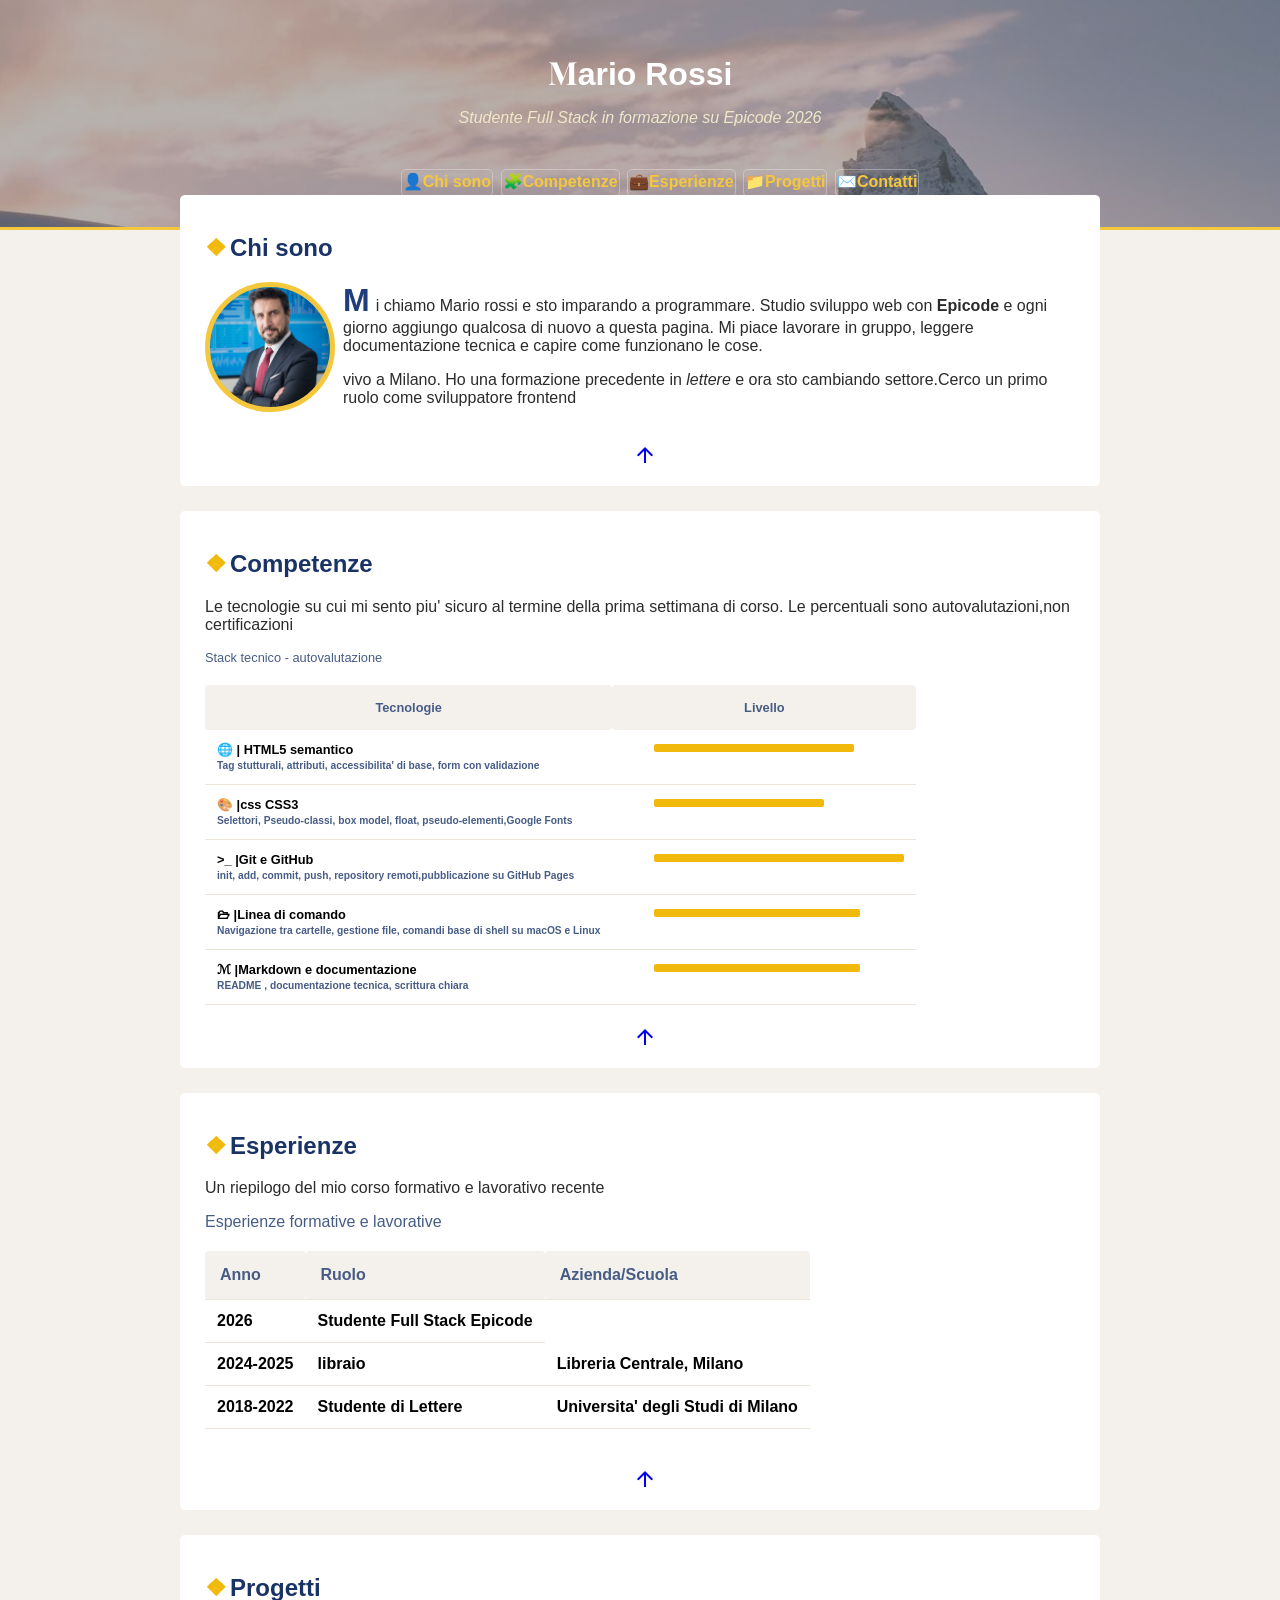
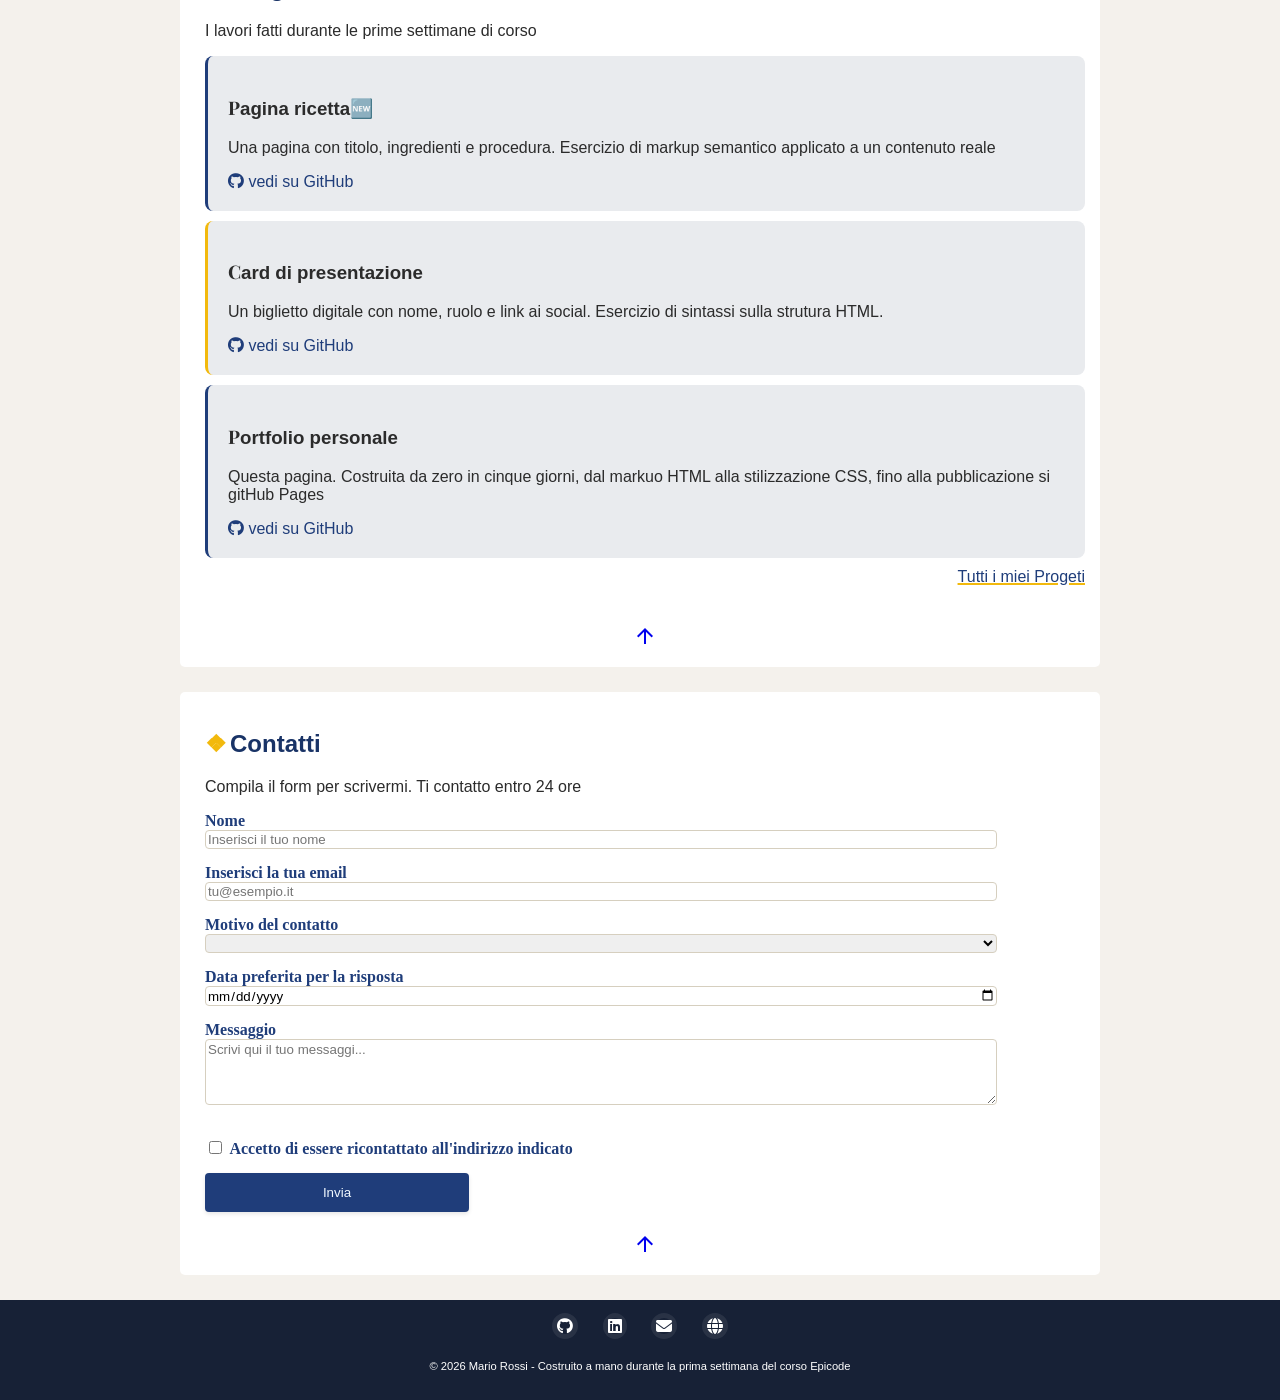
==== commit 9a3242e7: "Border-radius sugl input" ====
--- a/index.htm
+++ b/index.htm
@@ -5,8 +5,8 @@
     <meta charset="UTF-8">
     <meta name="viewport" content="width=device-width, initial-scale=1.0">
     <title>Curriculum</title>
-    <link rel="stylesheet" href="https://cdnjs.cloudflare.com/ajax/libs/font-awesome/6.5.2/css/all.min.css"    />
-    
+    <link rel="stylesheet" href="https://cdnjs.cloudflare.com/ajax/libs/font-awesome/6.5.2/css/all.min.css" />
+
     <link rel="stylesheet"
         href="https://fonts.googleapis.com/css2?family=Material+Symbols+Outlined:opsz,wght,FILL,GRAD@24,400,0,0&icon_names=arrow_upward" />
     <link rel="stylesheet" type="text/css" href="assets/CSS/style.css">
@@ -15,7 +15,7 @@
 <body>
     <header id="site-header">
         <div class="topBar">
-           <div class="titoloHeader">
+            <div class="titoloHeader">
                 <h1>Mario Rossi</h1>
                 <p><i>Studente Full Stack </> in formazione su Epicode 2026</i></p>
             </div>
@@ -38,11 +38,11 @@
         <section id="chi-sono">
             <article>
                 <h2 class="title">Chi sono</h2>
-            
-
-            <div class="containerChiSono">
-                
-                       
+
+
+                <div class="containerChiSono">
+
+
                     <div class="imgPersonale"></div>
                     <p>
                         Mi chiamo Mario rossi e sto imparando a programmare.
@@ -51,19 +51,19 @@
                         Mi piace lavorare in gruppo, leggere documentazione tecnica e capire come funzionano le
                         cose.
                     </p>
-                
-                
-                
+
+
+
                     <p class="noFloat">vivo a Milano. Ho una formazione precedente in <i>lettere</i> e ora sto cambiando
                         settore.Cerco un primo ruolo come sviluppatore frontend</p>
-                
-            </div>
-
-
-            <div class="returnHome">
-                <a href="index.html"><span class="material-symbols-outlined">arrow_upward</span></a>
-            </div>
-        </article>
+
+                </div>
+
+
+                <div class="returnHome">
+                    <a href="index.html"><span class="material-symbols-outlined">arrow_upward</span></a>
+                </div>
+            </article>
         </section>
 
 
@@ -71,163 +71,186 @@
 
 
         <section id="competenze">
-             <article>
-            <div>
-                <h2>Competenze</h2>
-                <p>Le tecnologie su cui mi sento piu' sicuro al termine della prima settimana di corso. Le percentuali sono autovalutazioni,non certificazioni</p>
-                <table id="tableCompetenze" class="spanCompetenze"">
-                    <caption class="captionCompetenze">Stack tecnico - autovalutazione</caption>
-                    <thead class="theadCompetenze">
-                        <tr>
-                            <th>Tecnologie</th>
-                            <th>Livello</th>
-                            
-                        </tr>
-                    </thead>
-                    <tbody>
-                        <!-- Righa1 -->
-                        <tr>
-                            <th class="thCompetenze"> 
-                                HTML5 semantico <br>
-                                <span class="spanCompetenze">Tag stutturali, attributi, accessibilita' di base, form con validazione</span></th>
-                            <th class="thCompetenze"><div class="barHTML"></div></th>
-                        </tr>
-                        <!-- Righa2 -->
-                        <tr>
-                            <th class="thCompetenze">css</span> CSS3<br>
-                                <span class="spanCompetenze">Selettori, Pseudo-classi, box model, float, pseudo-elementi,Google Fonts</span></th>
-                            <th class="thCompetenze"><div class="barCSS"></th>
-                            
-                        </tr>
-                        <!-- Righa3 -->
-                        <tr>
-                            <th class="thCompetenze">Git e GitHub<br>
-                                <span class="spanCompetenze">init, add, commit, push, repository remoti,pubblicazione su GitHub Pages</span></th>
-                            <th class="thCompetenze"><div class="barGIT"></div></th>
-                            
-                        </tr>
-                        <tr>
-                            <th class="thCompetenze">Linea di comando<br>
-                                <span class="spanCompetenze">Navigazione tra cartelle, gestione file, comandi base di shell su macOS e Linux</span></th>
-                            <th class="thCompetenze"><div class="barVS"></div></th>
-                            
-                        </tr>
-                        <tr>
-                            <th class="thCompetenze">Markdown e documentazione<br>
-                                <span class="spanCompetenze">README , documentazione tecnica, scrittura chiara</span></th>
-                            <th class="thCompetenze"><div class="barDOC"></div></th>
-                            
-                        </tr>
-                    </tbody>
-                </table>
-            <div class="returnHome">
-                <a href="index.html"><span class="material-symbols-outlined">arrow_upward</span></a>
-            </div>
-             </article>
+            <article>
+                <div>
+                    <h2>Competenze</h2>
+                    <p>Le tecnologie su cui mi sento piu' sicuro al termine della prima settimana di corso. Le
+                        percentuali sono autovalutazioni,non certificazioni</p>
+                    <table id="tableCompetenze" class="spanCompetenze"">
+                    <caption class=" captionCompetenze">Stack tecnico - autovalutazione</caption>
+                        <thead class="theadCompetenze">
+                            <tr>
+                                <th>Tecnologie</th>
+                                <th>Livello</th>
+
+                            </tr>
+                        </thead>
+                        <tbody>
+                            <!-- Righa1 -->
+                            <tr>
+                                <th class="thCompetenze">
+                                    HTML5 semantico <br>
+                                    <span class="spanCompetenze">Tag stutturali, attributi, accessibilita' di base, form
+                                        con validazione</span>
+                                </th>
+                                <th class="thCompetenze">
+                                    <div class="barHTML"></div>
+                                </th>
+                            </tr>
+                            <!-- Righa2 -->
+                            <tr>
+                                <th class="thCompetenze">css</span> CSS3<br>
+                                    <span class="spanCompetenze">Selettori, Pseudo-classi, box model, float,
+                                        pseudo-elementi,Google Fonts</span>
+                                </th>
+                                <th class="thCompetenze">
+                                    <div class="barCSS">
+                                </th>
+
+                            </tr>
+                            <!-- Righa3 -->
+                            <tr>
+                                <th class="thCompetenze">Git e GitHub<br>
+                                    <span class="spanCompetenze">init, add, commit, push, repository
+                                        remoti,pubblicazione su GitHub Pages</span>
+                                </th>
+                                <th class="thCompetenze">
+                                    <div class="barGIT"></div>
+                                </th>
+
+                            </tr>
+                            <tr>
+                                <th class="thCompetenze">Linea di comando<br>
+                                    <span class="spanCompetenze">Navigazione tra cartelle, gestione file, comandi base
+                                        di shell su macOS e Linux</span>
+                                </th>
+                                <th class="thCompetenze">
+                                    <div class="barVS"></div>
+                                </th>
+
+                            </tr>
+                            <tr>
+                                <th class="thCompetenze">Markdown e documentazione<br>
+                                    <span class="spanCompetenze">README , documentazione tecnica, scrittura
+                                        chiara</span>
+                                </th>
+                                <th class="thCompetenze">
+                                    <div class="barDOC"></div>
+                                </th>
+
+                            </tr>
+                        </tbody>
+                    </table>
+                    <div class="returnHome">
+                        <a href="index.html"><span class="material-symbols-outlined">arrow_upward</span></a>
+                    </div>
+            </article>
         </section>
 
 
         <section id="esperienze">
             <article>
-            <div>
-                <h2>Esperienze</h2>
-                <p>Un riepilogo del mio corso formativo e lavorativo recente</p>
-            </div>
-            
-            <div class="table">
-                <table id="tableExp">
-                    <caption class="captionCompetenze">Esperienze formative e lavorative</caption>
-                    <thead class="theadCompetenze">
-                        <tr>
-                            <th class="thCompetenze">Anno</th>
-                            <th class="thCompetenze">Ruolo</th>
-                            <th class="thCompetenze">Azienda/Scuola</th>
-                        </tr>
-                    </thead>
-                    <tbody>
-                        <!-- Righa1 -->
-                        <tr>
-                            <th class="thCompetenze">2026</th>
-                            <th class="thCompetenze">Studente Full Stack Epicode</th>
-                        </tr>
-                        <!-- Righa2 -->
-                        <tr>
-                            <th class="thCompetenze">2024-2025</th>
-                            <th class="thCompetenze">libraio</th>
-                            <th class="thCompetenze">Libreria Centrale, Milano</th>
-                        </tr>
-                        <!-- Righa3 -->
-                        <tr>
-                            <th class="thCompetenze">2018-2022</th>
-                            <th class="thCompetenze">Studente di Lettere</th>
-                            <th class="thCompetenze">Universita' degli Studi di Milano</th>
-                        </tr>
-                    </tbody>
-                </table>
-            </div>
-            <br>
-            <div class="returnHome">
-                <a href="index.html"><span class="material-symbols-outlined">arrow_upward</span></a>
-
-            </div>
-            </articlea>
-        </section>
-
-        <section id="progetti"> 
-            <article>
-            <div>
                 <div>
-                    <h2>Progetti</h2>
-                    <p>
-                        I lavori fatti durante le prime settimane di corso
-                    </p>
-                </div>
-
-                <div class="progect">
-                    <h3>Pagina ricetta</h3>
-                    <p>
-                        Una pagina con titolo, ingredienti e procedura. Esercizio di markup semantico applicato a un
-                        contenuto reale
-                    </p>
-                    <!-- IL TARGET="_BLANK" PER APRIRE IL LINK IN UNA NUOVA PAGINA QUANDO INSERIREMO I LINK -->
-                    <a class="gitHubLink" target="_blank" href="javascript:void(0)">vedi su GitHub</a>
-                </div>
-                <div class="progect">
-                    <h3>Card di presentazione</h3>
-                    <p>
-                        Un biglietto digitale con nome, ruolo e link ai social. Esercizio di sintassi sulla strutura
-                        HTML.
-                    </p>
-                     <div>
-                        <a class="gitHubLink" target="_blank" href="javascript:void(0)">vedi su GitHub</a>
-                        
-                            
-                        
-                    </div>
-                </div>
-                <div class="progect">
-                    <h3>Portfolio personale</h3>
-                    <p>Questa pagina. Costruita da zero in cinque giorni, dal markuo HTML alla stilizzazione CSS, fino alla pubblicazione si gitHub Pages
-                        </p>
-                     <div>
-                        <a class="gitHubLink" target="_blank" href="javascript:void(0)">vedi su GitHub</a>
-                        
-                        
-                    </div>
-                </div>
-                
-                    <a class="progectHome" href="progect.html">Tutti i miei Progeti</a>
-                
-
-                    
-                   
-                        
+                    <h2>Esperienze</h2>
+                    <p>Un riepilogo del mio corso formativo e lavorativo recente</p>
+                </div>
+
+                <div class="table">
+                    <table id="tableExp">
+                        <caption class="captionCompetenze">Esperienze formative e lavorative</caption>
+                        <thead class="theadCompetenze">
+                            <tr>
+                                <th class="thCompetenze">Anno</th>
+                                <th class="thCompetenze">Ruolo</th>
+                                <th class="thCompetenze">Azienda/Scuola</th>
+                            </tr>
+                        </thead>
+                        <tbody>
+                            <!-- Righa1 -->
+                            <tr>
+                                <th class="thCompetenze">2026</th>
+                                <th class="thCompetenze">Studente Full Stack Epicode</th>
+                            </tr>
+                            <!-- Righa2 -->
+                            <tr>
+                                <th class="thCompetenze">2024-2025</th>
+                                <th class="thCompetenze">libraio</th>
+                                <th class="thCompetenze">Libreria Centrale, Milano</th>
+                            </tr>
+                            <!-- Righa3 -->
+                            <tr>
+                                <th class="thCompetenze">2018-2022</th>
+                                <th class="thCompetenze">Studente di Lettere</th>
+                                <th class="thCompetenze">Universita' degli Studi di Milano</th>
+                            </tr>
+                        </tbody>
+                    </table>
+                </div>
                 <br>
                 <div class="returnHome">
                     <a href="index.html"><span class="material-symbols-outlined">arrow_upward</span></a>
-                </div>
-
-            </div>
+
+                </div>
+                </articlea>
+        </section>
+
+        <section id="progetti">
+            <article>
+                <div>
+                    <div>
+                        <h2>Progetti</h2>
+                        <p>
+                            I lavori fatti durante le prime settimane di corso
+                        </p>
+                    </div>
+
+                    <div class="progect">
+                        <h3 class="progectRicetta">Pagina ricetta</h3>
+                        <p>
+                            Una pagina con titolo, ingredienti e procedura. Esercizio di markup semantico applicato a un
+                            contenuto reale
+                        </p>
+                        <!-- IL TARGET="_BLANK" PER APRIRE IL LINK IN UNA NUOVA PAGINA QUANDO INSERIREMO I LINK -->
+                        <a class="gitHubLink" target="_blank" href="javascript:void(0)"><i class="fa-brands fa-github"></i> vedi su GitHub</a>
+                    </div>
+                    <div class="progect">
+                        <h3>Card di presentazione</h3>
+                        <p>
+                            Un biglietto digitale con nome, ruolo e link ai social. Esercizio di sintassi sulla strutura
+                            HTML.
+                        </p>
+                        <div>
+                            <a class="gitHubLink" target="_blank" href="javascript:void(0)"><i class="fa-brands fa-github"></i> vedi su GitHub</a>
+
+
+
+                        </div>
+                    </div>
+                    <div class="progect">
+                        <h3>Portfolio personale</h3>
+                        <p>Questa pagina. Costruita da zero in cinque giorni, dal markuo HTML alla stilizzazione CSS,
+                            fino alla
+                            pubblicazione si gitHub Pages
+                        </p>
+                        <div>
+                            <a class="gitHubLink" target="_blank" href="javascript:void(0)"><i class="fa-brands fa-github"></i> vedi su GitHub</a>
+
+
+                        </div>
+                    </div>
+
+                    <a class="progectHome" href="progect.html">Tutti i miei Progeti</a>
+
+
+
+
+
+                    <br>
+                    <div class="returnHome">
+                        <a href="index.html"><span class="material-symbols-outlined">arrow_upward</span></a>
+                    </div>
+
+                </div>
             </article>
         </section>
 
@@ -235,26 +258,26 @@
         <!-- SEZIONE RICHIESTA CONTATTO -->
         <section id="contatti">
             <article>
-            <div>
-                <h2>Contatti</h2>
-            </div>
-
-            <form action="prova.html" method="get">
-                
+                <div>
+                    <h2>Contatti</h2>
+                </div>
+
+                <form action="prova.html" method="get">
+
                     <p>Compila il form per scrivermi. Ti contatto entro 24 ore</p>
                     <div>
                         <label for="nameUser">Nome</label>
                         <input class="input" name="nameUser" type="text" id="nameUser"
                             placeholder="Inserisci il tuo nome" required>
                     </div>
-                    
+
 
                     <div>
                         <label for="emailUser">Inserisci la tua email</label>
                         <input class="input" name="emailUser" type="email" id="emailUser" placeholder="tu@esempio.it"
                             required>
                     </div>
-                    
+
 
                     <div>
                         <label for="SceltaMultipla">Motivo del contatto</label>
@@ -265,13 +288,13 @@
                             <option value="info">informazioni</option>
                         </select>
                     </div>
-                    
+
 
                     <div>
                         <label for="dataRisposta">Data preferita per la risposta</label>
                         <input class="input" name="datarisposta" id="dataRisposta" type="date">
                     </div>
-                    
+
                     <div>
                         <label for="Messaggio">Messaggio</label>
                         <textarea class="input" name="Messaggio" id="Messaggio" rows="4"
@@ -281,15 +304,16 @@
 
                     <div>
                         <input class="condizioni" id="Condizioni" type="checkbox" required>
-                        <label class="condizioni" for="Condizioni">Accetto di essere ricontattato all'indirizzo indicato</label>
-                    </div>
-                    
+                        <label class="condizioni" for="Condizioni">Accetto di essere ricontattato all'indirizzo
+                            indicato</label>
+                    </div>
+
                     <button class="btnInvia" type="submit">Invia</button>
-            </form>
-            
-            <div class="returnHome">
-                <a href="index.html"><span class="material-symbols-outlined">arrow_upward</span></a>
-            </div>
+                </form>
+
+                <div class="returnHome">
+                    <a href="index.html"><span class="material-symbols-outlined">arrow_upward</span></a>
+                </div>
             </article>
         </section>
 
@@ -298,11 +322,11 @@
 
 
     <footer>
-<a href="javascript:void(0)"><i class="fa-brands fa-github"></i></a>
-<a href="javascript:void(0)"><i class="fa-brands fa-linkedin"></i></a>
-<a href="javascript:void(0)"><i class="fa-solid fa-envelope"></i></i></a>
-<a href="javascript:void(0)"><i class="fa-solid fa-globe"></i></i></a>
-        <p>© 2026 Mario Rossi -  Costruito a mano durante la prima settimana del corso Epicode</p>
+        <a href="javascript:void(0)"><i class="fa-brands fa-github"></i></a>
+        <a href="javascript:void(0)"><i class="fa-brands fa-linkedin"></i></a>
+        <a href="javascript:void(0)"><i class="fa-solid fa-envelope"></i></i></a>
+        <a href="javascript:void(0)"><i class="fa-solid fa-globe"></i></i></a>
+        <p>© 2026 Mario Rossi - Costruito a mano durante la prima settimana del corso Epicode</p>
     </footer>
 
 </body>
--- a/assets/CSS/style.css
+++ b/assets/CSS/style.css
@@ -86,6 +86,7 @@
 }
     
 .topBar ul li:hover {
+    border:  hsl(45, 90%, 60%);
     background-color:  hsl(45, 90%, 60%);
 }
 .topBar ul li:nth-child(1)::before{
@@ -275,7 +276,7 @@
     border-left: 3px solid hsl(45, 90%, 50%);
 }
 
-.progect h3:first-of-type::after {
+.progectRicetta::after {
     content: '🆕';
 }
 
@@ -289,15 +290,18 @@
     text-decoration: underline 2px hsl(45, 90%, 50%);
 }
 
-.gitHubLink::before {
+/* .gitHubLink::before {
     content: '🐈‍⬛' ;
     text-decoration: none ;
-}
+} */
 
 .progectHome {
     text-decoration: none;
     color: hsl(220, 60%, 30%);
     text-decoration: underline 2px hsl(45, 90%, 50%);
+    display: table;
+    margin-left: auto;
+    margin-top: 5px;
 }
 
 .progectHome:hover {
@@ -331,7 +335,8 @@
     font-family: Helvetica,Arial,sans-serif;
     display: block;
     margin-bottom: 15px;
-    border: 1px solid #d6cfbf
+    border: 1px solid #d6cfbf;
+    border-radius: 4px;
 }
 
 
@@ -404,6 +409,10 @@
     
 }
 
+footer p {
+    font-size: 0.7em;
+}
+
 .esperienze:nth-of-type(table) {
 text-align: center;
 }
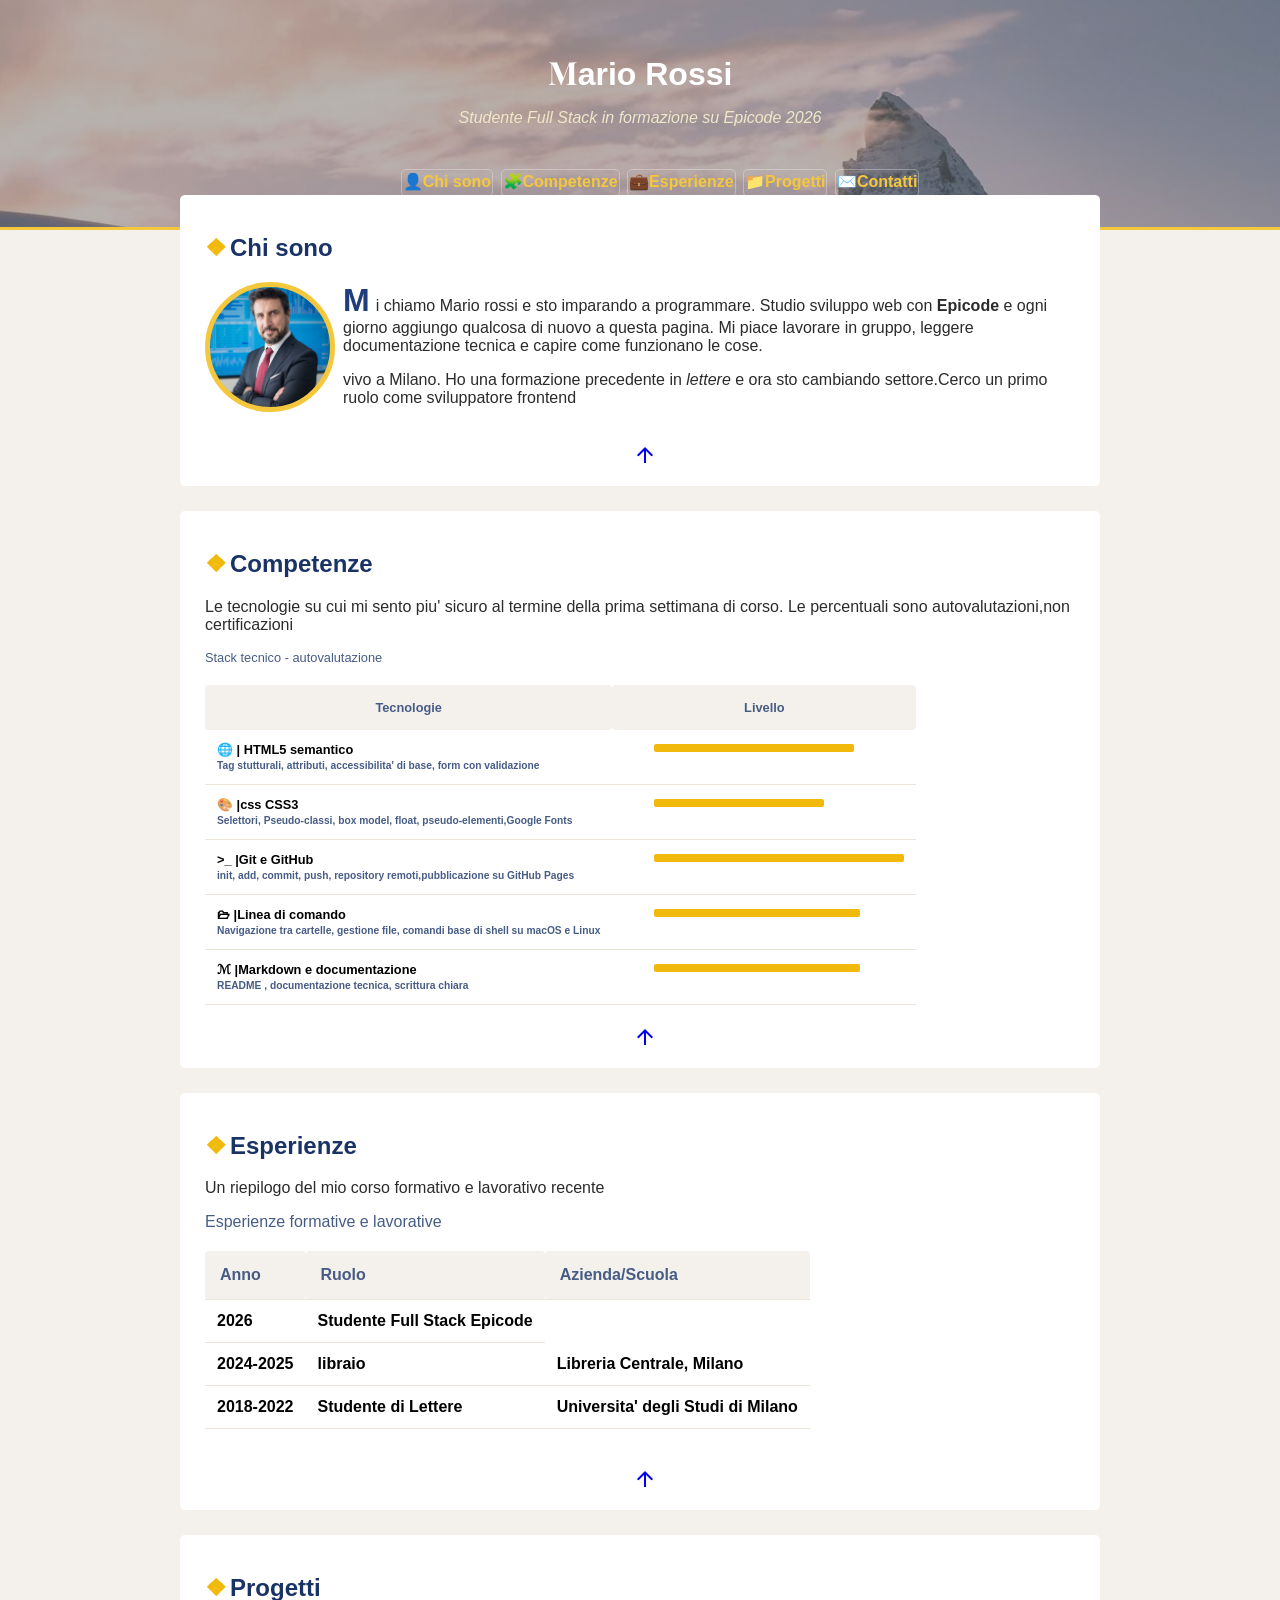
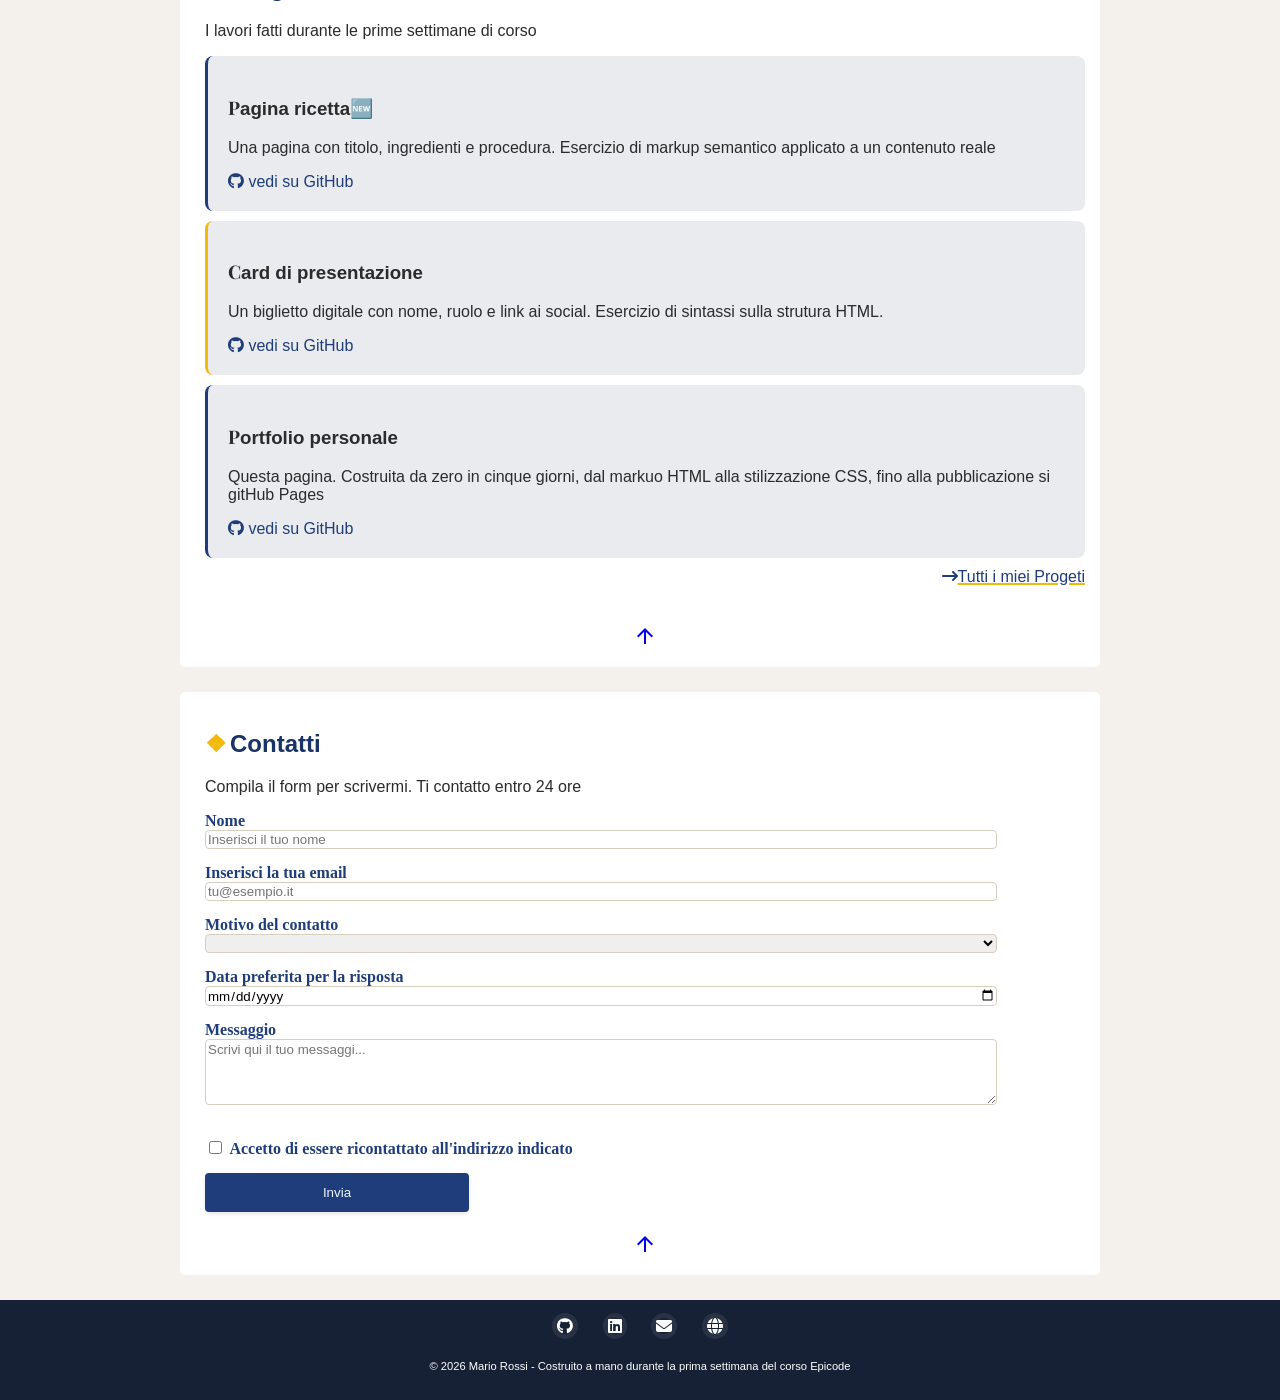
==== commit 1580da54: "aggiunta icona al link i miei progetti" ====
--- a/index.htm
+++ b/index.htm
@@ -239,7 +239,7 @@
                         </div>
                     </div>
 
-                    <a class="progectHome" href="progect.html">Tutti i miei Progeti</a>
+                    <a class="progectHome" href="progect.html"><i class="fa-solid fa-arrow-right-long"></i>Tutti i miei Progeti</a>
 
 
 
--- a/assets/CSS/style.css
+++ b/assets/CSS/style.css
@@ -308,6 +308,8 @@
     color: hsl(220, 60%, 45%);
 }
 
+
+
 section{
     border: 0.3px #e6e0d3;
     margin-top: -300;
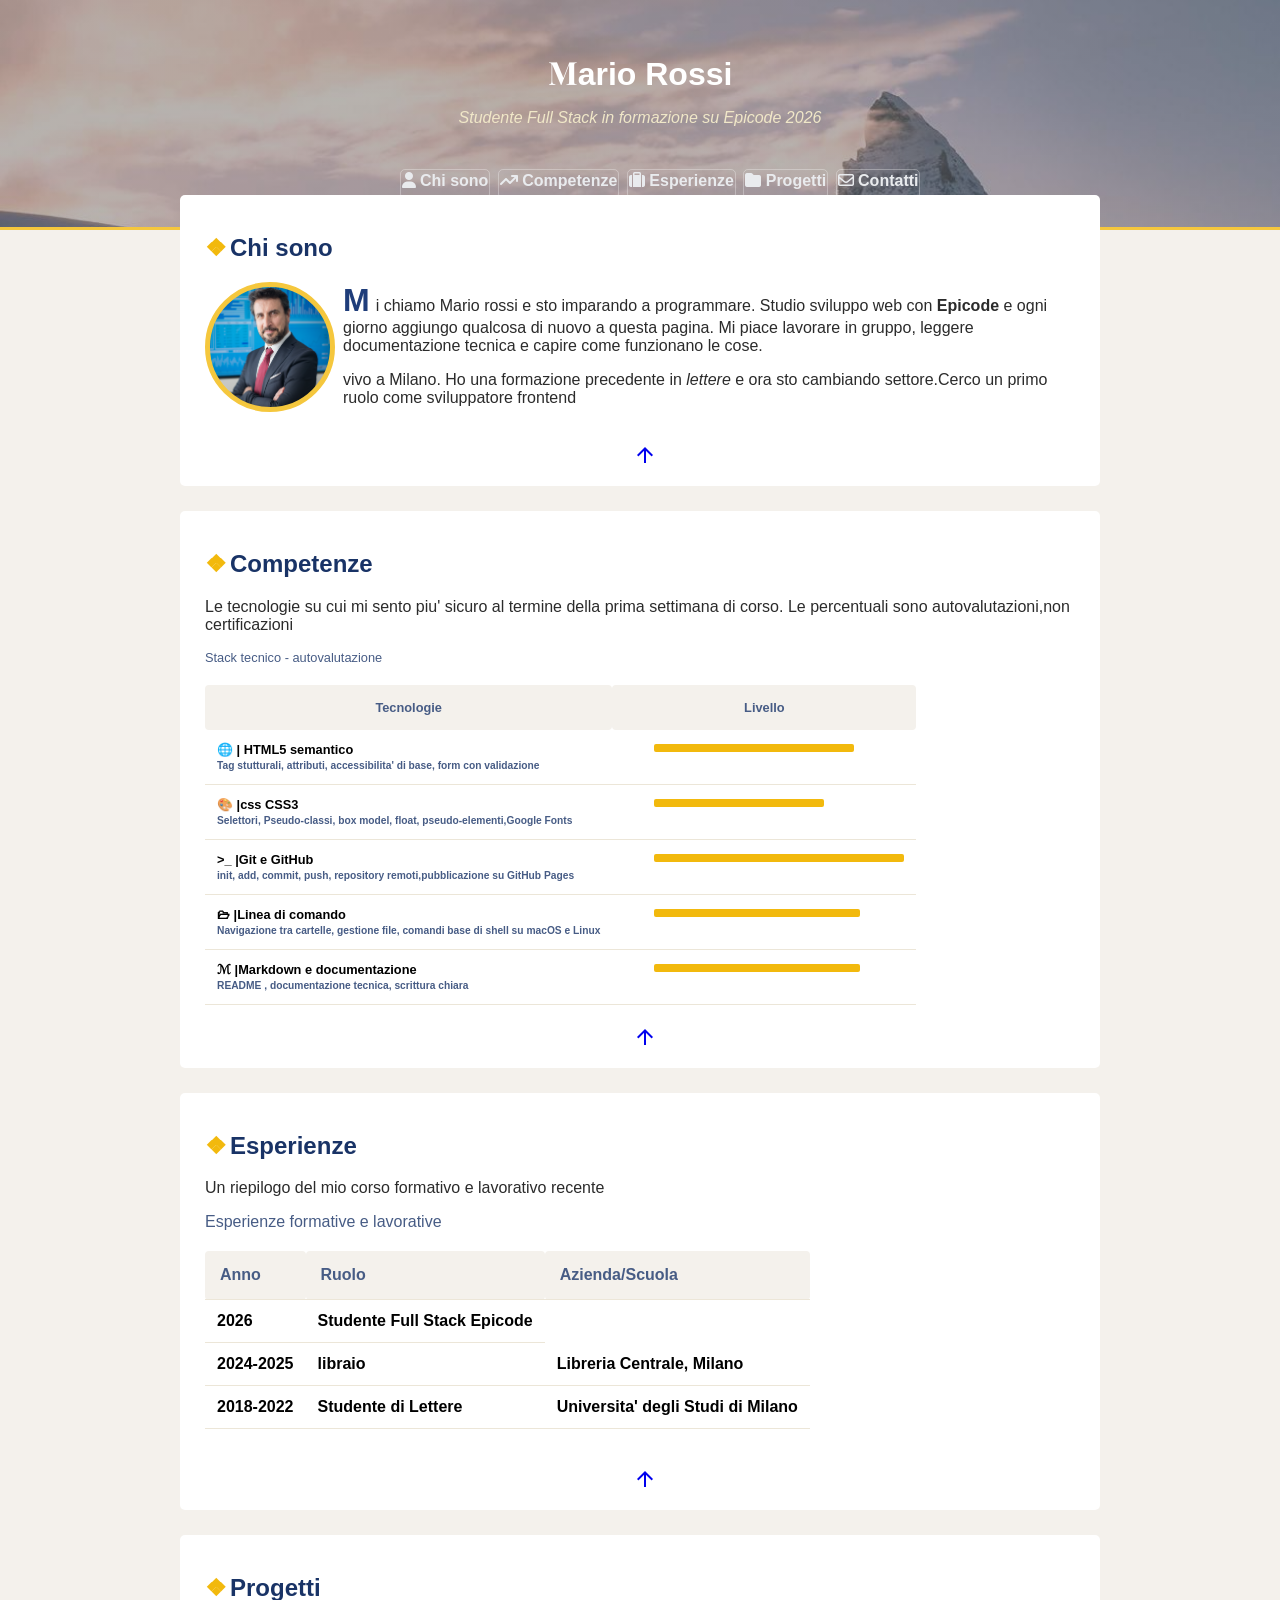
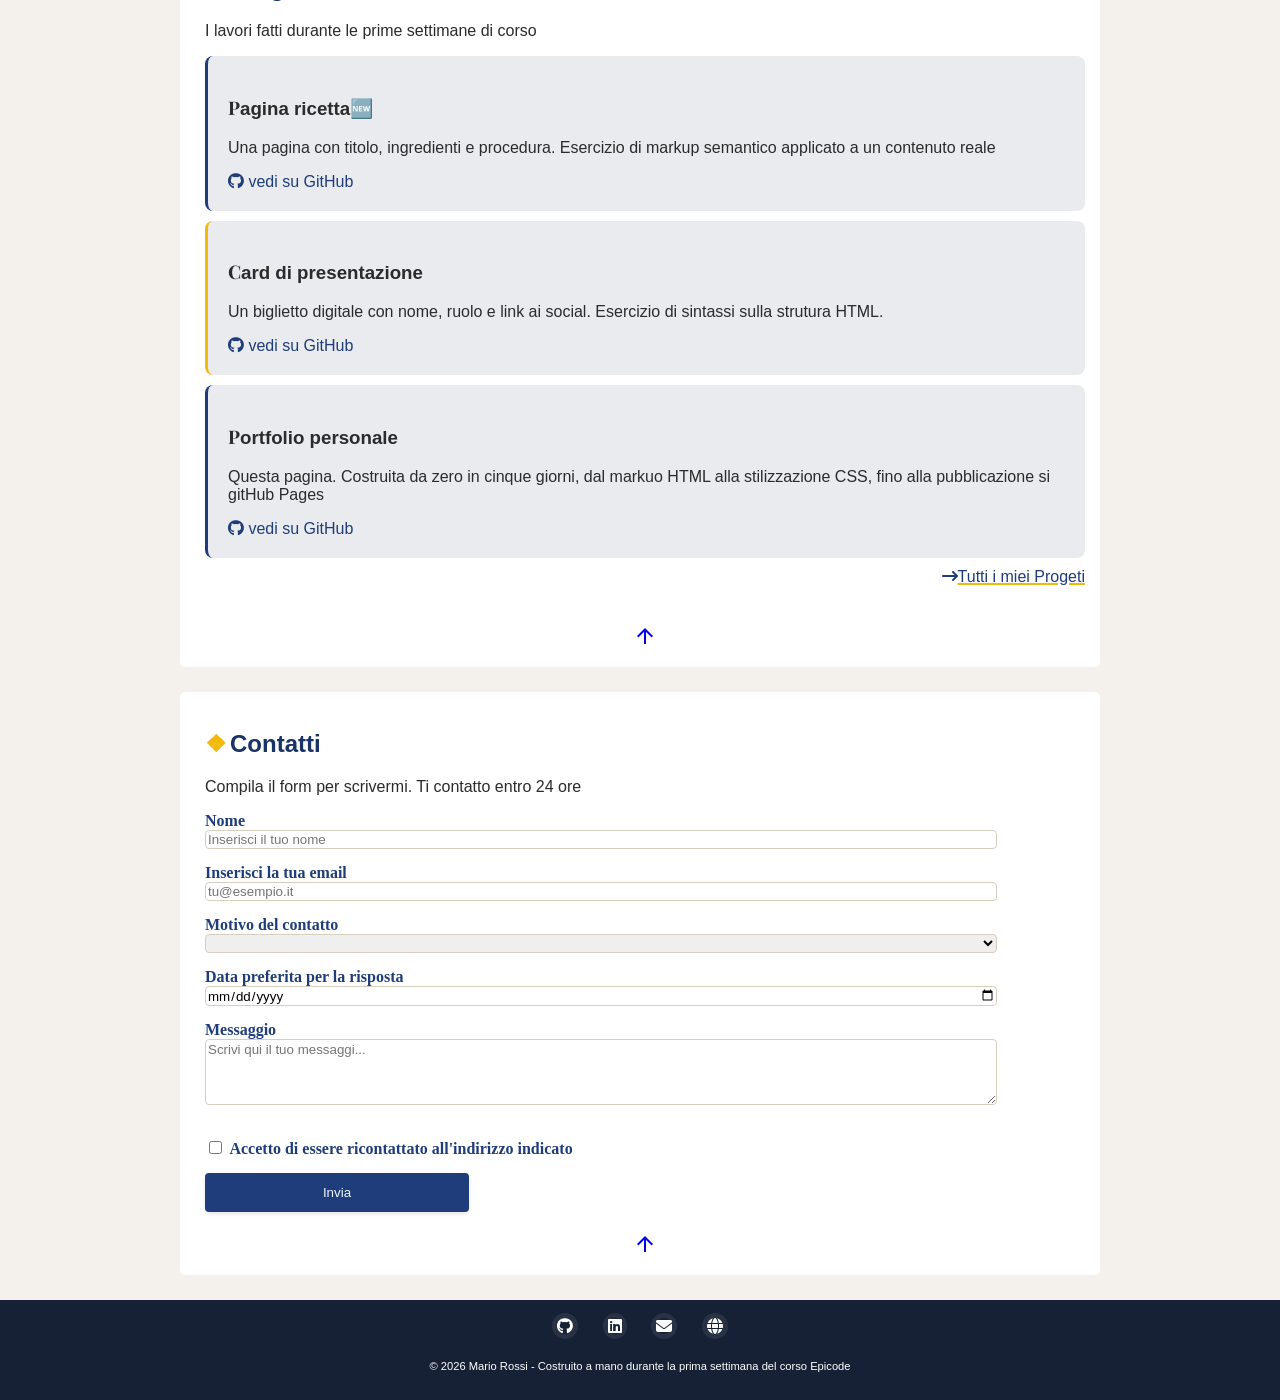
==== commit c5317ffb: "aggiunta pagina Progetti Da finire" ====
--- a/index.htm
+++ b/index.htm
@@ -21,11 +21,11 @@
             </div>
             <nav>
                 <ul>
-                    <li><a href="#chi-sono">Chi sono</a></li>
-                    <li><a href="#competenze">Competenze</a></li>
-                    <li><a href="#esperienze">Esperienze</a></li>
-                    <li><a href="#progetti">Progetti</a></li>
-                    <li><a href="#contatti">Contatti</a></li>
+                    <li><a href="#chi-sono"><i class="fa-solid fa-user"></i> Chi sono</a></li>
+                    <li><a href="#competenze"><i class="fa-solid fa-arrow-trend-up"></i> Competenze</a></li>
+                    <li><a href="#esperienze"><i class="fa-solid fa-suitcase"></i> Esperienze</a></li>
+                    <li><a href="#progetti"><i class="fa-solid fa-folder"></i> Progetti</a></li>
+                    <li><a href="#contatti"><i class="fa-regular fa-envelope"></i> Contatti</a></li>
                 </ul>
             </nav>
         </div>
--- a/assets/CSS/style.css
+++ b/assets/CSS/style.css
@@ -77,32 +77,18 @@
 }
 
 .topBar ul li {
-    color: #e9ebee;
+     color: #e9ebee; 
     display: inline-block;
     border: 1px solid rgba(255, 255, 255, 0.3);
     padding: 2px 1px;
     border-radius: 5px;
-    padding-bottom: 5px;
+    padding-bottom: 8px;
 }
     
 .topBar ul li:hover {
     border:  hsl(45, 90%, 60%);
     background-color:  hsl(45, 90%, 60%);
-}
-.topBar ul li:nth-child(1)::before{
-    content: '👤';
-}
-.topBar ul li:nth-child(2)::before{
-    content: '🧩';
-}
-.topBar ul li:nth-child(3)::before{
-    content: '💼';
-}
-.topBar ul li:nth-child(4)::before{
-    content: '📁';
-}
-.topBar ul li:nth-child(5)::before{
-    content: '✉️';
+
 }
 
 /* .barEsterna{
@@ -170,13 +156,13 @@
 }
 
 .topBar ul li a {
-    color: hsl(45, 90%, 60%);
+    color: #e9ebee;
     font-weight: bold;
     text-decoration: none;
 }
 
 .topBar ul li a:hover {
-    color: #ffffff;
+    color: #2b2b2b;
     font-style: bold;
     border: 1px solid hsl(45, 90%, 60%);;
     
